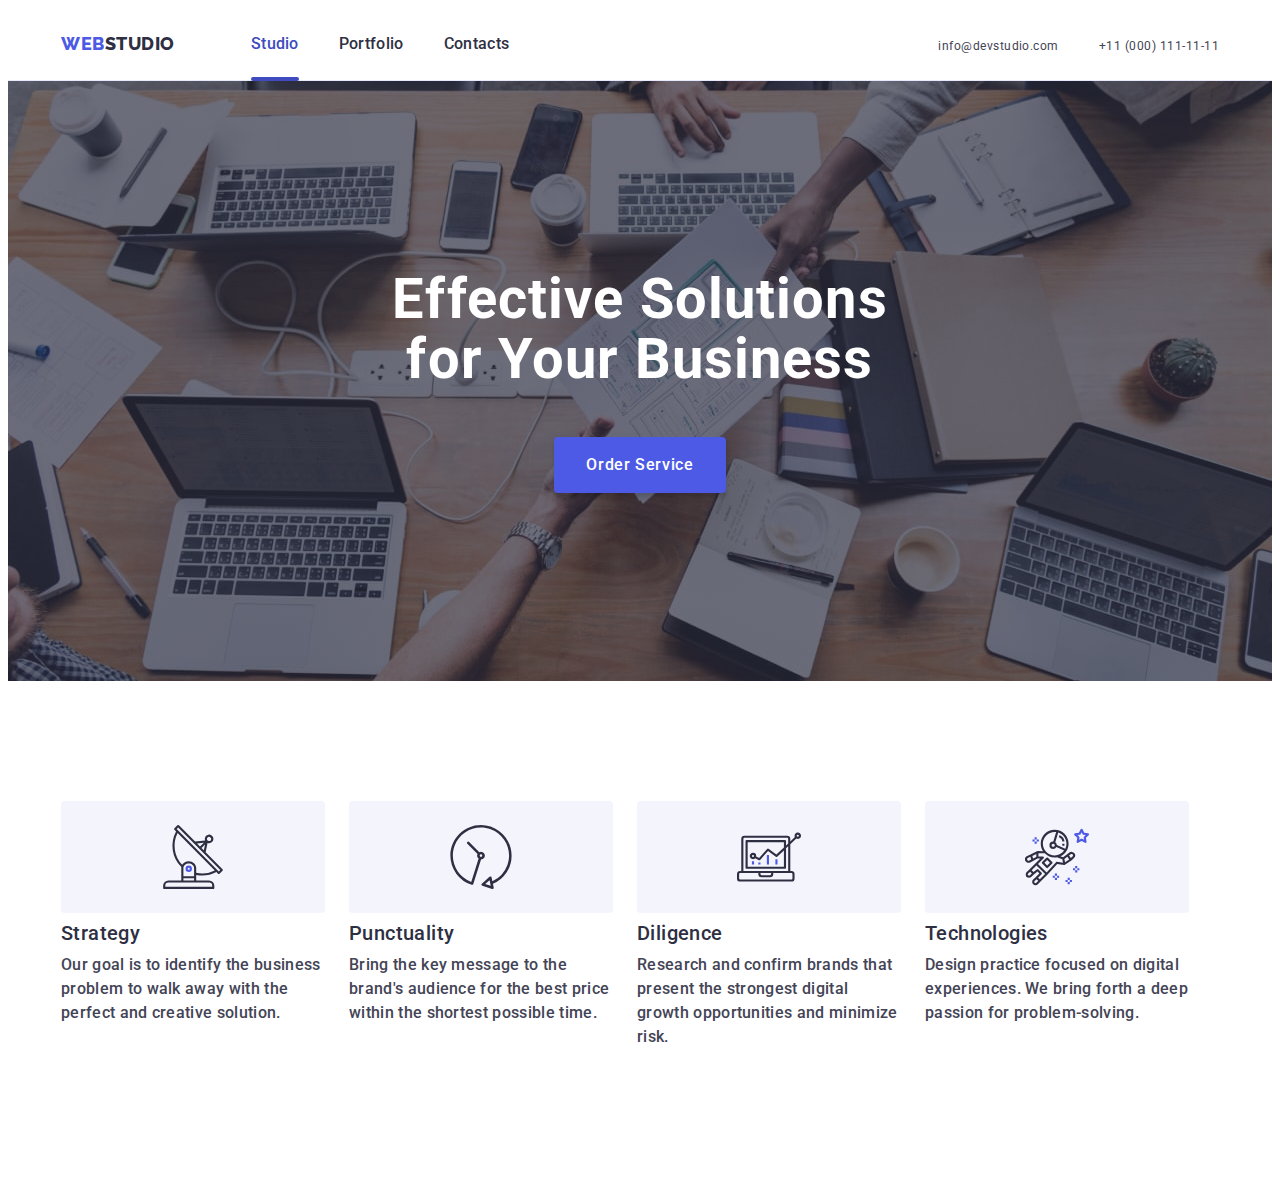
==== index.html @ f0f21461 "HW-7" ====
<!DOCTYPE html>
<html lang="en">  
<head> 
    <meta charset="UTF-8">
    <meta http-equiv="X-UA-Compatible" content="IE=edge">
    <meta name="viewport" content="width=device-width, initial-scale=1.0">
    <title>WebStudio</title>
    <link rel="stylesheet" href="https://cdnjs.cloudflare.com/ajax/libs/modern-normalize/1.1.0/modern-normalize.min.css" integrity="sha512-wpPYUAdjBVSE4KJnH1VR1HeZfpl1ub8YT/NKx4PuQ5NmX2tKuGu6U/JRp5y+Y8XG2tV+wKQpNHVUX03MfMFn9Q==" crossorigin="anonymous" referrerpolicy="no-referrer" />
    <link rel="stylesheet" href="./css/styles.css">
    <link rel="stylesheet" href="./css/mobile.css">
    <link rel="stylesheet" href="./css/tablet.css">
    <link rel="stylesheet" href="./css/desctop.css">
    <link rel="preconnect" href="https://fonts.googleapis.com">
<link rel="preconnect" href="https://fonts.gstatic.com" crossorigin>
<link href="https://fonts.googleapis.com/css2?family=Raleway:wght@800&family=Roboto:wght@400;500;700;900&display=swap" rel="stylesheet">
</head>
<body>
<!--Header-->
<header class="header"> 
    <div class="container page-header-container">
    <nav class="header-navigation">
            <a href="./index.html" class="logo logo-color-grey link"><span class="logo logo-color-blue link">Web</span>Studio</a>
        <ul class="header-list list">
            <li class="header-item"><a href="index.html" class="header-link link current">Studio</a></li>
            <li class="header-item"><a href="portfolio.html" class="header-link link">Portfolio</a></li>
            <li class="header-item"><a href="#" class="header-link link">Contacts</a></li>
        </ul>
    </nav>
    <address class="header-address">
        <ul class="header-list-address list">
            <li><a href="mailto:info@devstudio.com" class="header-mail link">info@devstudio.com</a></li>
            <li><a href="tel:+110001111111" class="header-tel link">+11 (000) 111-11-11</a></li>
        </ul>
    </address>
    <button type="button" class="mobile-open-burger" js-open-menu>
        <svg class="mobile-open-burger-icon" width="32" height="22">
            <use href="./images/sprite.svg#open-burger"></use>
        </svg>
    </button>
    <div class="mobile-menu" js-menu-container>
        <div class="container mobile-menu-container">
        <button class="mobile-close-burger" js-close-menu>
            <svg class="mobile-close-burger-icon" width="8" height="8">
                <use href="./images/sprite.svg#close-modal"></use>
            </svg>
        </button>
        <ul class="mobile-menu-list list">
            <li class="mobile-menu-item">
                <a href="index.html" class="mobile-menu-link link">Studio</a>
            </li>
            <li class="mobile-menu-item">
                <a href="portfolio.html" class="mobile-menu-link link">Portfolio</a>
            </li>
            <li class="mobile-menu-item">
                <a href="" class="mobile-menu-link link">Contacts</a>
            </li>
        </ul>
        <ul class="mobile-menu-contact list">
            <li class="mobile-menu-contact-item">
                <a href="tel:+110001111111" class="mobile-menu-contact-tel link">+11 (000) 111-11-11</a>
            </li>
            <li class="mobile-menu-contact-item">
                <a href="mailto:info@devstudio.com" class="mobile-menu-contact-mail link">info@devstudio.com</a>
            </li>
        </ul>
        <ul class="mobile-menu-media list">
            <li class="mobile-menu-media-item">
                <a href="" class="mobile-menu-media-link">
                    <svg сlass="mobile-menu-media-svg" width="24" height="24">
                        <use href="./images/sprite.svg#instagram"></use>
                    </svg>
                </a>
            </li>
            <li class="mobile-menu-media-item">
                <a href="" class="mobile-menu-media-link">
                    <svg сlass="mobile-menu-media-svg" width="24" height="24">
                        <use href="./images/sprite.svg#twitter"></use>
                    </svg>
                </a>
            </li>
            <li class="mobile-menu-media-item">
                <a href="" class="mobile-menu-media-link">
                    <svg сlass="mobile-menu-media-svg" width="24" height="24">
                        <use href="./images/sprite.svg#facebook"></use>
                    </svg>
                </a>
            </li>
            <li class="mobile-menu-media-item">
                <a href="" class="mobile-menu-media-link">
                    <svg сlass="mobile-menu-media-svg" width="24" height="24">
                        <use href="./images/sprite.svg#linkedin"></use>
                    </svg>
                </a>
            </li>
        </ul>
    </div>
    </div>
    </div>
</header>
<!--/Header-->
    <main>
        <!--Hero Section-->
        <section class="hero"> 
            <div class="container">
            <h1 class="hero-title">Effective Solutions for Your Business</h1>
            <button type="button" class="hero-btn" data-modal-open>Order Service</button>
                <div class="backdrop is-hidden" data-modal >
                    <div class="modal">
                        <button type="button" class="modal-close-btn" data-modal-close>
                            <svg class="modal-close-btn-icon" width="8" height="8">
                                <use href="./images/sprite.svg#close-modal"></use>
                            </svg>
                        </button>
                        <form class="modal-form">
                            <p class="form-subtitle">Leave your contacts and we will call you back</p>
                            <label class="modal-form-field">
                                <span class="modal-form-input-desc">Name</span>
                                <span class="modal-form-position-relative">
                                <input 
                                type="text" 
                                name="user-name" 
                                class="modal-form-input" 
                                required 
                                pattern="^[a-zA-Zа-яА-Я]+"
                                minlength="2"
                                title="Ivan">
                                <svg class="modal-icon">
                                    <use href="./images/sprite.svg#name"></use>
                                </svg>
                            </span>
                            </label>
                            <label class="modal-form-field">
                                <span class="modal-form-input-desc">Phone</span>
                                <span class="modal-form-position-relative">
                                <input 
                                type="tel" 
                                name="user-tel" 
                                class="modal-form-input" 
                                required
                                pattern="[0-9]{3}-[0-9]{3}-[0-9]{2}-[0-9]{2}"
                                title="xxx-xxx-xx-xx">
                                <svg class="modal-icon">
                                    <use href="./images/sprite.svg#phone"></use>
                                </svg>
                            </span>
                            </label>
                            <label class="modal-form-field">
                                <span class="modal-form-input-desc">Email</span>
                                <span class="modal-form-position-relative">
                                <input 
                                type="Email" 
                                name="user-mail" 
                                class="modal-form-input" 
                                required
                                title="ivan33@mail.com">
                                <svg class="modal-icon">
                                    <use href="./images/sprite.svg#mail"></use>
                                </svg>
                            </span>
                            </label>
                            <label class="">
                                <span class="modal-form-input-desc">Comment</span>
                                <textarea placeholder="Text input" name="user_massage" class="modal-form-message"></textarea>
                            </label>
                                <input id="user-polici" type="checkbox" name="user-polici" class="modal-form-check visually-hidden">    
                                <label for="user-polici" class="modal-form-check-desk"><span class="checkbox-accpect-margin">I accept the terms and conditions of the&nbsp;</span><a href="" class="privacy-policy">Privacy Policy</a></label>
                                <button type="submit" class="modal-form-submit">Send</button>
                        </form>
                    </div>
                </div>
            </div> 
        </section>
        <!--Hero Section-->

        <!--About Section-->
        <section class="about section">
            <div class="container">
            <h2 class="visually-hidden">Advantages</h2>
        <ul class="about-list list">
            <li class="about-item">
                <h3 class="about-item-title">Strategy</h3>
                <p class="about-item-list">Our goal is to identify the business problem to walk away with the perfect and creative solution.</p>
            </li>
            <li class="about-item">
                <h3 class="about-item-title">Punctuality</h3>
                <p class="about-item-list">Bring the key message to the brand's audience for the best price within the shortest possible time.</p>
            </li>
            <li class="about-item">
                <h3 class="about-item-title">Diligence</h3>
                <p class="about-item-list">Research and confirm brands that present the strongest digital growth opportunities and minimize risk.</p>
            </li>
            <li class="about-item">
                <h3 class="about-item-title">Technologies</h3>
                <p class="about-item-list">Design practice focused on digital experiences. We bring forth a deep passion for problem-solving.</p>
            </li> 
        </ul>
            </div>
        </section>
        <!--/About Section-->

        <!-- Section Services -->
        <section class="services">
            <div class="container">
            <h2 class="services-feature-title">What are we doing</h2>
            <ul class="services-item list">
                <li class="services-portfolio-item-img"><img src="./images/what-are-we-doing_1.jpg" alt="on the computer" width="360" height="300"></li>
                <li class="services-portfolio-item-img"><img src="./images/what-are-we-doing_2.jpg" alt="different topics" width="360" height="300"></li>
                <li class="services-portfolio-item-img"><img src="./images/what-are-we-doing_3.jpg" alt="different possibilities" width="360" height="300"></li>
            </ul>
            </div>
        </section>
        <!--/Section Services-->

        <!--Section Feature-->
        <!-- <section class="feature section">
            <div class="container">
            <h2 class="services-feature-title">Our Team</h2>
            <ul class="feature-list list">
                <li class="feature-item">
                <img 
                src="./images/avatar-1.jpg" 
                alt="Mark Guerrero"
                width="264" height="260">
                <div class="feature-card-content-item">
                <h3 class="feature-title-2">Mark Guerrero</h3>
                <p class="feture-subtitle">Product Designer</p>
                <ul class="social-list list">
                    <li class="social-list-item">
                        <a href="" class="social-list-link">
                            <svg class="social-list-icon" width="16" height="16">
                                <use href="./images/sprite.svg#instagram"></use>
                            </svg>
                        </a>
                    </li>
                    <li class="social-list-item">
                        <a href="" class="social-list-link">
                            <svg class="social-list-icon" width="16" height="16">
                                <use href="./images/sprite.svg#twitter"></use>
                            </svg>
                        </a>
                    </li>
                    <li class="social-list-item">
                        <a href="" class="social-list-link">
                            <svg class="social-list-icon" width="16" height="16">
                                <use href="./images/sprite.svg#facebook"></use>
                            </svg>
                        </a>
                    </li>
                    <li class="social-list-item">
                        <a href="" class="social-list-link">
                            <svg class="social-list-icon" width="16" height="16">
                                <use href="./images/sprite.svg#linkedin"></use>
                            </svg>
                        </a>
                    </li>
                </ul>
                </div>
                </li>

                <li class="feature-item">
                <img 
                src="./images/avatar-2.jpg" 
                alt="Tom Ford"
                width="264" height="260">
                <div class="feature-card-content-item">
                <h3 class="feature-title-2">Tom Ford</h3>
                <p class="feture-subtitle">Frontend Developer</p>
                <ul class="social-list list">
                    <li class="social-list-item">
                        <a href="" class="social-list-link">
                            <svg class="social-list-icon" width="16" height="16">
                                <use href="./images/sprite.svg#instagram"></use>
                            </svg>
                        </a>
                    </li>
                    <li class="social-list-item">
                        <a href="" class="social-list-link">
                            <svg class="social-list-icon" width="16" height="16">
                                <use href="./images/sprite.svg#twitter"></use>
                            </svg>
                        </a>
                    </li>
                    <li class="social-list-item">
                        <a href="" class="social-list-link">
                            <svg class="social-list-icon" width="16" height="16">
                                <use href="./images/sprite.svg#facebook"></use>
                            </svg>
                        </a>
                    </li>
                    <li class="social-list-item">
                        <a href="" class="social-list-link">
                            <svg class="social-list-icon" width="16" height="16">
                                <use href="./images/sprite.svg#linkedin"></use>
                            </svg>
                        </a>
                    </li>
                </ul>
                </div>
                </li>

                <li class="feature-item">
                <img 
                src="./images/avatar-3.jpg" 
                alt="Camila Garcia"
                width="264" height="260">
                <div class="feature-card-content-item">
                <h3 class="feature-title-2">Camila Garcia</h3>
                <p class="feture-subtitle">Marketing</p>
                <ul class="social-list list">
                    <li class="social-list-item">
                        <a href="" class="social-list-link">
                            <svg class="social-list-icon" width="16" height="16">
                                <use href="./images/sprite.svg#instagram"></use>
                            </svg>
                        </a>
                    </li>
                    <li class="social-list-item">
                        <a href="" class="social-list-link">
                            <svg class="social-list-icon" width="16" height="16">
                                <use href="./images/sprite.svg#twitter"></use>
                            </svg>
                        </a>
                    </li>
                    <li class="social-list-item">
                        <a href="" class="social-list-link">
                            <svg class="social-list-icon" width="16" height="16">
                                <use href="./images/sprite.svg#facebook"></use>
                            </svg>
                        </a>
                    </li>
                    <li class="social-list-item">
                        <a href="" class="social-list-link">
                            <svg class="social-list-icon" width="16" height="16">
                                <use href="./images/sprite.svg#linkedin"></use>
                            </svg>
                        </a>
                    </li>
                </ul>
                </div>
                </li>

                <li class="feature-item">
                <img 
                src="./images/avatar-4.jpg" 
                alt="Daniel Wilson"
                width="264" height="260">
                <div class="feature-card-content-item">
                <h3 class="feature-title-2">Daniel Wilson</h3>
                <p class="feture-subtitle">UI Designer</p>
                <ul class="social-list list">
                    <li class="social-list-item">
                        <a href="" class="social-list-link">
                            <svg class="social-list-icon" width="16" height="16">
                                <use href="./images/sprite.svg#instagram"></use>
                            </svg>
                        </a>
                    </li>
                    <li class="social-list-item">
                        <a href="" class="social-list-link">
                            <svg class="social-list-icon" width="16" height="16">
                                <use href="./images/sprite.svg#twitter"></use>
                            </svg>
                        </a>
                    </li>
                    <li class="social-list-item">
                        <a href="" class="social-list-link">
                            <svg class="social-list-icon" width="16" height="16">
                                <use href="./images/sprite.svg#facebook"></use>
                            </svg>
                        </a>
                    </li>
                    <li class="social-list-item">
                        <a href="" class="social-list-link">
                            <svg class="social-list-icon" width="16" height="16">
                                <use href="./images/sprite.svg#linkedin"></use>
                            </svg>
                        </a>
                    </li>
                </ul>
                </div>
                </li>
            </ul>
        </div>
        </section> -->
        <!--/Section Feature-->

        <!--Section Customers-->
        <!-- <section class="customers">
            <div class="container">
            <h2 class="customers-title">Customers</h2>
            <ul class="client-list list">
                <li class="client-list-item">
                    <a href="" class="client-list-link">
                        <svg class="client-list-icon" width="40" height="52">
                            <use href="./images/sprite.svg#client-1"></use>
                        </svg>
                    </a>
                </li>
                <li class="client-list-item">
                    <a href="" class="client-list-link">
                        <svg class="client-list-icon" width="40" height="52">
                            <use href="./images/sprite.svg#client-2"></use>
                        </svg>
                    </a>
                </li>
                <li class="client-list-item">
                    <a href="" class="client-list-link">
                        <svg class="client-list-icon" width="44" height="41">
                            <use href="./images/sprite.svg#client-3"></use>
                        </svg>
                    </a>
                </li>
                <li class="client-list-item">
                    <a href="" class="client-list-link">
                        <svg class="client-list-icon" width="84" height="41">
                            <use href="./images/sprite.svg#client-4"></use>
                        </svg>
                    </a>
                </li>
                <li class="client-list-item">
                    <a href="" class="client-list-link">
                        <svg class="client-list-icon" width="63" height="45">
                            <use href="./images/sprite.svg#client-5"></use>
                        </svg>
                    </a>
                </li>
                <li class="client-list-item">
                    <a href="" class="client-list-link">
                        <svg class="client-list-icon" width="94" height="44">
                            <use href="./images/sprite.svg#client-6"></use>
                        </svg>
                    </a>
                </li>
            </ul>
        </div>
        </section> -->
        <!--/Section Customers-->
    </main>
    <!--Footer-->
    <!-- <footer class="footer">
        <div class="container page-footer-container">
        <div class="footer-block">
        <a href="./index.html" class="logo-footer logo-color-white link"><span class="logo logo-color-blue link">Web</span>Studio</a>
        <p class="footer-item">Increase the flow of customers and sales for your business with digital marketing & growth solutions.</p>
        </div>
            <div class="footer-media-sbscribe">
            <div class="footer-icon">
                <p class="footer-icon-title">Social media</p>
                <ul class="footer-list list">
                    <li class="footer-list-item">
                        <a href="" class="footer-list-link">
                            <svg class="footer-list-icon" width="24" height="24">
                                <use href="./images/sprite.svg#instagram"></use>
                            </svg>
                        </a>
                    </li>
                    <li class="footer-list-item">
                        <a href="" class="footer-list-link">
                            <svg class="footer-list-icon" width="24" height="24">
                                <use href="./images/sprite.svg#twitter"></use>
                            </svg>
                        </a>
                    </li>
                    <li class="footer-list-item">
                        <a href="" class="footer-list-link">
                            <svg class="footer-list-icon" width="24" height="24">
                                <use href="./images/sprite.svg#facebook"></use>
                            </svg>
                        </a>
                    </li>
                    <li class="footer-list-item">
                        <a href="" class="footer-list-link">
                            <svg width="24" height="24">
                                <use href="./images/sprite.svg#linkedin"></use>
                            </svg>
                        </a>
                    </li>
                </ul>
            </div>
            <form class="footer-subscribe-form">
                <p class="footer-form-subtitle">Subscribe</p>
                <span class="footer-subscribe-inline">
                    <input 
                    type="Email" 
                    name="user-mail" 
                    class="footer-subscribe-form-input" 
                    required
                    title="ivan33@mail.com"
                    placeholder="E-mail">
                    <button type="submit" class="footer-subscribe-btn">Subscribe
                        <svg class="footer-subscribe-svg" width="24" height="20">
                            <use href="./images/sprite.svg#subscribe"></use>
                        </svg>
                    </button>
                </span>
            </form>
    </div>
</div>
    </footer> -->
    <!--/Footer-->

    <script src="./js/mobile-menu.js"></script>
    <!-- <script src="./js/modal.js"></script> -->
</body>
</html>
---- css/styles.css ----
:root { 
    --main-title-color: #FFFFFF;
    --input-text-color: #000000;
    --secondary-title-color: #2E2F42;
    --accent-color: #434455;
    --button-color-portfolio:#4D5AE5; 
    --hover-color:#404BBF;
    --footer-item-background:#E7E9FC; 
    --footer-item-color:#F4F4FD;
    --client-list: #8E8F99; 
    --modal-color: #FCFCFC;
    --modal-form-check: #757575;
    --subscribe-form-input-filter: drop-shadow(0px 4px 4px rgba(0, 0, 0, 0.15));
    --footer-subscribe-input: rgba(255, 255, 255, 0.3);
    --footer-subscribe-color: rgba(255, 255, 255, 0.6);
    --modal-form-massage-rgba: rgba(117, 117, 117, 0.5);
    --modal-form-rgba: rgba(33, 33, 33, 0.2);
    --footer-list-link: rgba(49, 208, 170, 1);
    --footer-list: rgba(255, 255, 255, 0.1);
    --card-shadow: 0px 1px 6px rgba(46, 47, 66, 0.08), 0px 1px 1px rgba(46, 47, 66, 0.16), 0px 2px 1px rgba(46, 47, 66, 0.08);
    --btn-shadow: 0px 4px 4px rgba(0, 0, 0, 0.15);
    --portfolio-card: 0px 4px 4px rgba(0, 0, 0, 0.25);
    --backdrop-background: rgba(46, 47, 66, 0.4);
    --border-modal: rgba(0, 0, 0, 0.1);
    --card-set-gap: 24px;
    --padding-hero-btn-portfolio-card: 16px;
    --margin-footer-item: 16px;
    --padding-header-btn-portfolio: 24px;
    --padding-hero-btn-feature-portfolio-card: 32px;
    --margine-about-feature-footer-portfolio-title: 8px;
    --margine-services-feature-title-portfolio-btn-list: 72px;
    --btn-radius: 4px;
    --section-pading: 120px;
    --border-radius: 50%;
    --transition-duration: 250ms;
    --trsition-function: cubic-bezier(0.4, 0, 0.2, 1);
} 
h1, 
h2,
h3,
h4,
h5,
h6,
p {
    margin: 0;
}
ul {
    margin: 0;
    padding-left: 0;
}
img {
    display: block;
}
button {
    cursor: pointer;
}
body {
    font-family: 'Roboto', sans-serif;
    color: var(--accent-color);
}
/* .container {
    width: 1158px;
    margin: 0 auto;
    padding: 0 15px;
} */
.container {
    padding: 0 15px;
    margin: 0 auto;
}
.list {
    list-style-type: none;
}
.link {
    text-decoration: none;
}
.visually-hidden {
    position: absolute;
    width: 1px;
    height: 1px;
    margin: -1px;
    border: 0;
    padding: 0;
    
    white-space: nowrap;
    clip-path: inset(100%);
    clip: rect(0 0 0 0);
    overflow: hidden;
}

/*-----------------Header--------------------*/

.header {
    margin: 0 auto;
    border-bottom: 1px solid var(--footer-item-background);
}
.page-header-container {
    display: flex;
    align-items: center;
}
.logo:not(span) {
    display: flex;
    align-items: center;
    font-family: 'Raleway';
    font-weight: 800;
    font-size: 18px;
    line-height: 1.3;
    letter-spacing: 0.03em;
    text-transform: uppercase;
}
.logo-footer:not(span) {
    font-family: 'Raleway';
    font-weight: 800;
    font-size: 18px;
    line-height: 1.3;
    letter-spacing: 0.03em;
    text-transform: uppercase;
}

.logo-color-grey {
    color: var(--secondary-title-color);
}
.logo-color-blue {
    color: var(--button-color-portfolio);
}
.logo-color-white {
    color: var(--footer-item-color);
}
.header-list {
    display: flex;  
    gap: 40px;
}
.header-link {
    font-weight: 500;
    font-size: 16px; 
    line-height: 1.5;
    letter-spacing: 0.02em;
    color: var(--secondary-title-color);
    transition: color var(--transition-duration) var(--trsition-function);  
}
.header-link:hover,:focus {
    color: var(--hover-color);
    background: none;
    box-shadow: none;
}
.header-item {
    position: relative;
    padding: var(--padding-header-btn-portfolio) 0;
}
.current { 
    color: var(--hover-color);
}
.current::after {
    content: '';
    position: absolute;
    bottom: 0;
    left: 0;
    width: 100%;
    height: 4px;
    display: block;
    background-color: var(--hover-color);
    border-radius: 2px;
    bottom: -1px;
}
.header-address {
}
.header-list-address {

}
.header-mail {
    font-style: normal;
    font-size: 16px;
    line-height: 1.5;
    letter-spacing: 0.02em;
    color: var(--accent-color);
    transition: color var(--transition-duration) var(--trsition-function);
}
.header-mail:hover,:focus {
    color: var(--hover-color);
    background: none;
    box-shadow: none;
}
.header-tel {
    font-style: normal;
    font-size: 16px;
    line-height: 1.5;
    letter-spacing: 0.02em;
    color: var(--accent-color);
    transition: color var(--transition-duration) var(--trsition-function);
}
.header-tel:hover,:focus {
    color: var(--hover-color);
    background: none;
    box-shadow: none;
}

/*-----------------Header--------------------*/

/*-----------------Hero--------------------*/

.hero {
    text-align: center;
    background-size: cover;
    background-color: var(--secondary-title-color);
    background-image: linear-gradient(rgba(46, 47, 66, 0.7), rgba(46, 47, 66, 0.7)),
    url(../images/people-office.jpg); 
    background-position: center center;
    background-repeat: no-repeat;
}

.hero-btn {
    padding: var(--padding-hero-btn-portfolio-card) var(--padding-hero-btn-feature-portfolio-card);
    border-radius: var(--btn-radius);
    border: none;
    box-shadow: var(--btn-shadow);
    font-family: inherit;
    font-weight: 500;
    font-size: 16px;
    line-height: 1.5;
    letter-spacing: 0.04em;
    color: var(--main-title-color);
    background: var(--button-color-portfolio);
    transition: background-color var(--transition-duration) var(--trsition-function);
}
.hero-btn:hover,:focus {
    background-color: var(--hover-color);
}

/*-----------------About--------------------*/

.about-list {
    
}
.about-item-title {
    letter-spacing: 0.02em;
    color: var(--secondary-title-color);
}
.about-item-list {
    font-size: 16px;
    letter-spacing: 0.02em;
    color: var(--accent-color);
}

/*-----------------Srevices--------------------*/

.services {
    padding-bottom: var(--section-pading);
}
.services-feature-title {
    font-size: 36px;
    line-height: 1.1;
    text-align: center;
    letter-spacing: 0.02em;
    color: var(--secondary-title-color);
    margin-bottom: var(--margine-services-feature-title-portfolio-btn-list);
}
.services-item {
    display: flex;
    gap: var(--card-set-gap);
    
}
.services-portfolio-item-img {
    flex-basis: calc((100% - 48px) / 3);
}

/*-----------------Srevices--------------------*/

/*-----------------About--------------------*/


/* .header {
    max-width: 1440px;
    margin: 0 auto;
    border-bottom: 1px solid var(--footer-item-background);
}
.page-header-container {
    display: flex;
    align-items: center;
    justify-content: space-between;
}
.header-navigation {
    display: flex;
    gap: 76px;
}
.logo:not(span) {
    display: flex;
    align-items: center;
    font-family: 'Raleway';
    font-weight: 800;
    font-size: 18px;
    line-height: 1.3;
    letter-spacing: 0.03em;
    text-transform: uppercase;
}
.logo-footer:not(span) {
    font-family: 'Raleway';
    font-weight: 800;
    font-size: 18px;
    line-height: 1.3;
    letter-spacing: 0.03em;
    text-transform: uppercase;
}
.logo-color-grey {
    color: var(--secondary-title-color);
}
.logo-color-blue {
    color: var(--button-color-portfolio);
}
.logo-color-white {
    color: var(--footer-item-color);
}
.header-list {
    display: flex;  
    gap: 40px;
}
.header-link {
    font-weight: 500;
    font-size: 16px; 
    line-height: 1.5;
    letter-spacing: 0.02em;
    color: var(--secondary-title-color);
    transition: color var(--transition-duration) var(--trsition-function);
    
}
.header-link:hover,:focus {
    color: var(--hover-color);
    background: none;
    box-shadow: none;
}
.header-item {
    position: relative;
    padding: var(--padding-header-btn-portfolio) 0;
}
.current { 
    color: var(--hover-color);
}
.current::after {
    content: '';
    position: absolute;
    bottom: 0;
    left: 0;
    width: 100%;
    height: 4px;
    display: block;
    background-color: var(--hover-color);
    border-radius: 2px;
    bottom: -1px;
}
.header-address {
    font-style: normal;
}
.header-mail {
    font-size: 16px;
    line-height: 1.5;
    letter-spacing: 0.02em;
    color: var(--accent-color);
    transition: color var(--transition-duration) var(--trsition-function);
}
.header-mail:hover,:focus {
    color: var(--hover-color);
    background: none;
    box-shadow: none;
}
.header-tel {
    font-size: 16px;
    line-height: 1.5;
    letter-spacing: 0.02em;
    color: var(--accent-color);
    transition: color var(--transition-duration) var(--trsition-function);
}
.header-tel:hover,:focus {
    color: var(--hover-color);
    background: none;
    box-shadow: none;
} */

/*-----------------Hero--------------------*/

/* .hero {
    max-width: 1440px;
    margin: 0 auto;
    padding: 188px 0;
    text-align: center;
    background-size: cover;
    background-color: var(--secondary-title-color);
    background-image: linear-gradient(rgba(46, 47, 66, 0.7), rgba(46, 47, 66, 0.7)),
    url(../images/people-office.jpg); 
    background-position: center center;
    background-repeat: no-repeat;
}
.hero-title {
    font-size: 56px;
    line-height: 1.07;
    letter-spacing: 0.02em;
    color: var(--main-title-color);
    width: 496px;
    margin: 0 auto 48px;
}
.hero-btn {
    padding: var(--padding-hero-btn-portfolio-card) var(--padding-hero-btn-feature-portfolio-card);
    border-radius: var(--btn-radius);
    border: none;
    box-shadow: var(--btn-shadow);
    font-family: inherit;
    font-weight: 500;
    font-size: 16px;
    line-height: 1.5;
    letter-spacing: 0.04em;
    color: var(--main-title-color);
    background: var(--button-color-portfolio);
    transition: background-color var(--transition-duration) var(--trsition-function);
}
.hero-btn:hover,:focus {
    background-color: var(--hover-color);
} */
/*-----------------About--------------------*/

/* .about-list {
    display: flex;
    gap: var(--card-set-gap);
}
.about-item::before {
    content: '';
    display: block;
    width: 264px;
    height: 112px;
    background-repeat: no-repeat;
    background-position: center center;
    background-color: var(--footer-item-color);
    border-radius: var(--btn-radius);
}
.about-item:nth-child(1)::before {
    background-image: url('../images/antenna.svg');
}
.about-item:nth-child(2)::before {
    background-image: url('../images/vector.svg');
}
.about-item:nth-child(3)::before {
    background-image: url('../images/diagram.svg');
}
.about-item:nth-child(4)::before {
    background-image: url('../images/astronaut.svg');
}
.about-item-title {
    font-weight: 500;
    font-size: 20px;
    line-height: 1.2;
    letter-spacing: 0.02em;
    color: var(--secondary-title-color);
    margin: var(--margine-about-feature-footer-portfolio-title) 0;
}
.about-item-list {
    font-size: 16px;
    line-height: 1.5;
    letter-spacing: 0.02em;
    color: var(--accent-color);
} */
/*-----------------Srevices--------------------*/

/* .services {
    padding-bottom: var(--section-pading);
}
.services-feature-title {
    font-size: 36px;
    line-height: 1.1;
    text-align: center;
    letter-spacing: 0.02em;
    text-transform: capitalize; 
    color: var(--secondary-title-color);
    margin-bottom: var(--margine-services-feature-title-portfolio-btn-list);
}
.services-item {
    display: flex;
    gap: var(--card-set-gap);
    
}
.services-portfolio-item-img {
    flex-basis: calc((100% - 48px) / 3);
} */
/*-----------------Feature--------------------*/

.feature {
    max-width: 1440px;
    margin: 0 auto;
    background: var(--footer-item-color);
    
}
.feature-list {
    display: flex;
    gap: var(--card-set-gap);
}
.feature-item {
    flex-basis: calc((100% - 72px) / 4);
}
.feature-title-2 {
    font-size: 20px;
    line-height: 1.2;
    text-align: center;
    letter-spacing: 0.02em;
    color: var(--secondary-title-color);
    margin-bottom: var(--margine-about-feature-footer-portfolio-title);    
}
.feture-subtitle {
    font-size: 16px;
    line-height: 1.5;
    text-align: center;
    letter-spacing: 0.02em;
    color: var(--accent-color);
    margin-bottom: var(--margine-about-feature-footer-portfolio-title);  
}
.feature-card-content-item {
    border-radius: 0px 0px var(--btn-radius) var(--btn-radius);
    box-shadow: var(--card-shadow);
    padding: var(--padding-hero-btn-feature-portfolio-card) 0;
    background: var(--main-title-color);
    border: none;
}
.social-list {
    display: flex;
    padding: 0 var(--padding-hero-btn-portfolio-card);
    gap: var(--card-set-gap);
}
.social-list-link {
    display: flex;
    justify-content: center;
    align-items: center;
    width: 40px;
    height: 40px;
    border-radius: var(--border-radius);
    background-color: var(--button-color-portfolio);
    transition: background-color var(--transition-duration) var(--trsition-function);
}
.social-list-link:hover,:focus {
    background-color: var(--hover-color);
}
.social-list-icon {
    fill: var(--footer-item-color);
}

/*-----------------Section Customers-------------------*/

.customers {
    padding: 130px 0 var(--section-pading) 0;
}
.customers-title {
    font-weight: 700;
    font-size: 36px;
    line-height: 40px;
    text-align: center;
    letter-spacing: 0.02em;
    color: var(--secondary-title-color);
    margin-bottom: var(--margine-services-feature-title-portfolio-btn-list);
}
.client-list {
    display: flex;
    flex-wrap: wrap;
    gap: var(--card-set-gap);
}
.client-list-item {
   list-style: none;
}
.client-list-link {
    display: flex;
    justify-content: center;
    align-items: center;
    border: 1px solid var(--client-list);
    border-radius: var(--btn-radius);
    width: 168px;
    height: 88px;
    color: var(--client-list);
    transition: border-color var(--transition-duration) var(--trsition-function), color var(--transition-duration) var(--trsition-function);
}   
.client-list-link:hover,:focus {
    border-color: var(--hover-color);
    color: var(--hover-color);
}
.client-list-icon {
    
}
/*-----------------Footer--------------------*/

.footer {
    max-width: 1440px;
    margin: 0 auto;
    background: var(--secondary-title-color);
    padding: 100px 0;
}
.page-footer-container {
    display: flex;
    justify-content: space-between;
}
.footer-block {
    width: 264px;
}
.footer-item {
    font-size: 16px;
    line-height: 1.5;
    letter-spacing: 0.02em;
    color: var(--footer-item-background);
    margin-top: var(--margin-footer-item);
}
.footer-media-sbscribe {
    display: flex;
    gap: 80px;
}
.footer-icon-title {
    font-size: 16px;
    line-height: 24px;
    letter-spacing: 0.02em;
    color: var(--main-title-color);
    margin-bottom: var(--margin-footer-item);
}
.footer-list {
    display: flex;
    gap: 16px;
}
.footer-list-link {
    display: flex;
    justify-content: center;
    align-items: center;
    border-radius: var(--border-radius);
    background: var(--footer-list);
    width: 40px;
    height: 40px;
    fill: var(--footer-item-color);
    transition: background-color var(--transition-duration) var(--trsition-function);
}
.footer-list-link:hover,:focus {
    background-color: var(--footer-list-link);
}
.footer-subscribe-inline {
    display: flex;
    gap: 24px;
}
.footer-form-subtitle {
    font-weight: 500;
    font-size: 16px;
    line-height: 24px;
    letter-spacing: 0.02em;
    color: var(--main-title-color);
    margin-bottom: 16px;
}
.footer-subscribe-form-input {
    border: 1px solid var(--footer-subscribe-input);
    border-radius: 4px;
    background: var(--secondary-title-color);
    padding: 8px 0 8px 16px;
    font-size: 12px;
    width: 264px;
    height: 40px;
    filter: var(--subscribe-form-input-filter);
    color: #FFFFFF;
}
.footer-subscribe-form-input:focus {
    background: var(--secondary-title-color);
    border: 1px solid var(--footer-subscribe-input);
    box-shadow: none;
    outline: none;
    filter: var(--subscribe-form-input-filter);
}
.footer-subscribe-form-input::placeholder {
    font-size: 12px;
    line-height: 24px;
    letter-spacing: 0.04em;
    color: var(--footer-subscribe-color);
}
.footer-subscribe-btn {
    display: flex;
    align-items: center;
    justify-content: center;
    padding: 8px 24px;
    border-radius: var(--btn-radius);
    border: none;
    font-weight: 500;
    font-size: 16px;
    line-height: 24px;
    letter-spacing: 0.04em;
    color: var(--main-title-color);
    background: var(--button-color-portfolio);
    transition: background-color var(--transition-duration) var(--trsition-function);
    gap: 16px;
}
.footer-subscribe-btn:hover,:focus {
    background-color: var(--hover-color);
}

/*-----------------Potfolio Section--------------------*/

.portfolio {
    padding: 96px 0 var(--section-pading);
}
.btn-list{
    margin-bottom: var(--margine-services-feature-title-portfolio-btn-list);
    display: flex;
    gap: var(--card-set-gap);
    flex-direction: row;
    justify-content: center;
    align-items: center;
    border-radius: var(--btn-radius);
}
.btn-portfolio {
    font-family: inherit;
    font-weight: 500;
    font-size: 16px;
    line-height: 1.5;
    letter-spacing: 0.04em;
    color: var(--button-color-portfolio);
    background: var(--footer-item-color);
    border: 1px solid var(--footer-item-background);
    padding: 12px var(--padding-header-btn-portfolio);
    border-radius: var(--btn-radius);
    transition: background-color var(--transition-duration) var(--trsition-function), color var(--transition-duration) var(--trsition-function);
}
.btn-portfolio:hover,:focus {
    background-color: var(--hover-color);
    color: var(--footer-item-color);
}
.portfolio-list {
    display: flex;
    flex-wrap: wrap;
    column-gap: var(--card-set-gap);
    row-gap: 48px
}

.portfolio-card {
    display: block;
    transition: box-shadow var(--transition-duration) var(--trsition-function);
}       
.portfolio-card:hover,:focus {
    box-shadow: var(--portfolio-card);
}
.portfolio-card-content-item {
    padding: var(--padding-hero-btn-feature-portfolio-card) 0 var(--padding-hero-btn-feature-portfolio-card) var(--padding-hero-btn-portfolio-card);
    background: var(--main-title-color);
    border: 1px solid var(--footer-item-background);
    border-top: none;
}
.portfolio-title {
    font-weight: 500;
    font-size: 20px;
    line-height: 1.2;
    letter-spacing: 0.02em;
    color: var(--secondary-title-color);
    margin-bottom: var(--margine-about-feature-footer-portfolio-title);
}
.portfolio-subtitle {
    font-size: 16px;
    line-height: 1.5;
    letter-spacing: 0.02em;
    color: var(--accent-color); 
}
.overlay {
    position: absolute;
    left: 0;
    top: 0;
    width: 100%;
    height: 100%;
    overflow: auto;
    transform: translate(0, 100%);
    transition: transform var(--transition-duration) var(--trsition-function);


    background-color: var(--button-color-portfolio);
    font-size: 16px;
    line-height: 24px;
    letter-spacing: 0.02em;
    color: var(--footer-item-color);
    padding: 40px 32px 164px;
}
.card-content-img-wrapper {
    position: relative;
    overflow: hidden;
}
.portfolio-card:hover .overlay, 
.portfolio-card:focus .overlay {
    transform: translate(0, 0);
}
/*-----------------Modal Window--------------------*/
.backdrop {
    position: fixed;
    z-index: 100;
    left: 0;
    top: 0;
    width: 100%;
    height: 100%;
    background-color: var(--backdrop-background);

    transition: opacity var(--transition-duration) var(--trsition-function),
                visibility var(--transition-duration) var(--trsition-function);
}
.backdrop.is-hidden {
    opacity: 0;
    visibility: hidden;
    pointer-events: none;
} 
.modal {
    position: absolute;
    top: 50%;
    left: 50%;
    transform: translate(-50%, -50%);
    width: 408px;
    height: auto;  
    background-color: var(--modal-color);
    padding: 72px 24px 24px;
    border-radius: 4px;
}
.modal-close-btn {
    position: absolute;
    top: 24px;
    right: 24px;
    display: flex;
    justify-content: center;
    align-items: center;
    width: 24px;
    height: 24px;
    border-radius: 50%;
    background-color: transparent;
    border: 1px solid var(--border-modal);
    padding: 0;
    transition: background-color var(--transition-duration) var(--trsition-function);
}
.modal-close-btn:hover,:focus {
    background-color: var(--hover-color);
}
.modal-close-btn-icon {
    transition: fill var(--transition-duration) var(--trsition-function);
}
.modal-close-btn:hover .modal-close-btn-icon,
.modal-close-btn:focus .modal-close-btn-icon {
    fill: var(--main-title-color);
}

/*-----------------Modal Form--------------------*/

.modal-form {
    display: flex;
    text-align: left;
    flex-direction: column;
}
.form-subtitle {
    font-weight: 500;
    font-size: 16px;
    line-height: 24px;
    text-align: center;
    letter-spacing: 0.02em;
    color: var(--secondary-title-color);
    margin-bottom: 16px;
}
.modal-form-field {
    margin-bottom: 8px;
}
.modal-form-input-desc {
    display: block;
    font-weight: 400;
    font-size: 12px;
    line-height: 16px;
    letter-spacing: 0.04em;
    color: var(--client-list);
    margin-bottom: 4px;
}
.modal-form-position-relative {
    position: relative;
    display: block;
}
.modal-form-input {
    width: 100%;
    height: 40px;
    border: 1px solid var(--modal-form-rgba);
    border-radius: 4px;
    padding-left: 42px;
    color: var(--input-text-color);
    outline: none;
    box-shadow: none;
    font-size: 18px;
    transition: border var(--transition-duration) var(--trsition-function);
}
.modal-form-input:focus {
    border: 1px solid var(--button-color-portfolio);
    background-color: var(--main-title-color);
}
.modal-icon {
    position: absolute;
    left: 16px;
    top: 50%;
    transform: translateY(-50%);
    color: var(--secondary-title-color);
    transition: fill var(--transition-duration) var(--trsition-function);
    width: 18px;
    height: 24px;
}
.modal-form-input:focus + .modal-icon {
    fill: var(--button-color-portfolio);
}
.modal-form-message {
    resize: none;
    width: 100%;
    height: 120px;
    padding: 8px 0 0 16px;
    border: 1px solid var(--modal-form-rgba);
    border-radius: 4px;
    color: var(--input-text-color);
    transition: border var(--transition-duration) var(--trsition-function);
    font-size: 14px;
    margin-bottom: 16px;
    box-shadow: none;
}
.modal-form-message:focus {
    border: 1px solid var(--button-color-portfolio);
    background-color: var(--main-title-color);
    outline: none;
}
.modal-form-message::placeholder {
    font-weight: 400;
    font-size: 12px;
    line-height: 16px;
    letter-spacing: 0.04em;
    color: var(--modal-form-massage-rgba);
}
.modal-form-check-desk {
    display: flex;
    align-items: center;
    font-weight: 400;
    font-size: 12px;
    line-height: 16px;
    letter-spacing: 0.04em;
    color: var(--modal-form-check);
    margin-bottom: 24px;    
}
.modal-form-check-desk::before {
    content: '';
    display: block;
    width: 16px;
    height: 16px;
    border: 1.25px solid var(--secondary-title-color);
    border-radius: 2px;
}
.modal-form-check:checked + .modal-form-check-desk::before {
    background: var(--hover-color);
    border: 1.25px solid var(--hover-color);
    background-image: url(../images/mark.svg);
    background-repeat: no-repeat;
    background-position: center center;
}
.modal-form-check:focus + .modal-form-check-desk::before {
    border: 1.25px solid var(--hover-color);
}
.checkbox-accpect-margin {
    margin-left: 8px;
}
.privacy-policy {
    color: var(--button-color-portfolio);
}
.modal-form-submit {
    align-self: center;
    width: 169px;
    height: 56px;
    padding: var(--padding-hero-btn-portfolio-card) var(--padding-hero-btn-feature-portfolio-card);
    border-radius: var(--btn-radius);
    border: none;
    box-shadow: var(--btn-shadow);
    font-family: Roboto;
    font-weight: 500;
    font-size: 16px;
    line-height: 24px;
    letter-spacing: 0.04em;
    color: var(--main-title-color);
    background: var(--button-color-portfolio);
    transition: background-color var(--transition-duration) var(--trsition-function);
}
.modal-form-submit:hover,:focus {
    background-color: var(--hover-color);
}
---- css/mobile.css ----
@media screen and (min-width: 480px) {
    .container {
        max-width: 426px; 
    }
}
@media screen and (max-width: 767px) {
    .section {
        padding: 96px 0;
    }
    .header-list {
        display: none;
    }
    .header-list-address {
        display: none;
    }
    .header {
        padding: 24px 0;
    }
    .page-header-container {
        justify-content: space-between;
    }
/*-----------------Header--------------------*/

/*-----------------Mobile Menu--------------------*/

/*-----------------BTN|Container--------------------*/

.mobile-open-burger {
    background-color: transparent;
    border: none;
    padding: 0;
    /* line-height: 0; */
}
.mobile-open-burger-icon {
    /* display: block; */
}
.mobile-menu {
    position: fixed;
    width: 100%;
    height: 100%;
    max-height: 796px;
    top: 0;
    left: 0 ;
    z-index: 1000;
    background-color: var(--main-title-color);
    opacity: 0;
    /* visibility: hidden;
    pointer-events: none; */
    transition: opacity var(--transition-duration) var(--trsition-function),
                visibility var(--transition-duration) var(--trsition-function);
    box-shadow: 0 0 0 100vmax rgba(0, 0, 0, 0.5);  /*no-backdorp */
}
.mobile-menu.is-open {
    opacity: 1;
    /* visibility: hidden;
    pointer-events: auto; */
}
.mobile-menu-container {
    position: relative;
    padding-left: 25px;
    padding-top: 80px;
    padding-bottom: 40px;
}
.mobile-close-burger {
    display: flex;
    justify-content: center;
    align-items: center;
    position: absolute;
    top: 23px; /*24px*/
    right: 19px; /*15px*/
    padding: 0;
    background-color: #E7E9FC;
    border: 1px solid rgba(0, 0, 0, 0.1);
    height: 24px;
    width: 24px;
    border-radius: 50%;
    transition: background-color var(--transition-duration) var(--trsition-function);
}
.mobile-close-burger:hover {
    background-color: var(--hover-color);
}
.mobile-close-burger-icon {
    transition: fill var(--transition-duration) var(--trsition-function);
}
.mobile-close-burger:hover .mobile-close-burger-icon {
    fill: var(--main-title-color);
}

/*-----------------BTN|Container--------------------*/

/*-----------------Navigation--------------------*/


.mobile-menu-list {
    display: flex;
    flex-direction: column;
    gap: 40px;
    padding-bottom: 284px;
}
.mobile-menu-item {
    
}
.mobile-menu-link {
    font-weight: 700;
    font-size: 36px;
    line-height: 40px;
    letter-spacing: 0.02em;
    text-transform: capitalize;
    color: var(--secondary-title-color);
    transition: color var(--transition-duration) var(--trsition-function);
}
.mobile-menu-link:hover,:focus {
    color: #404BBF;
    background: none;
    box-shadow: none;
}
/*-----------------Navigation--------------------*/

/*-----------------Contacts--------------------*/

.mobile-menu-contact {
    display: flex;
    flex-direction: column;
    gap: 40px;
}
.mobile-menu-contact-item {

}
.mobile-menu-contact-tel {
    font-weight: 600;
    font-size: 36px;
    line-height: 40px;
    text-transform: capitalize;
    color: var(--secondary-title-color);
}
.mobile-menu-contact-mail {
    font-weight: 500;
    font-size: 20px;    
    line-height: 24px;
    letter-spacing: 0.02em;
    color: #434455;
}
.mobile-menu-contact-tel:hover {
    color: #4D5AE5;
}
.mobile-menu-contact-mail:hover {
    color: #4D5AE5;
}

/*-----------------Contacts--------------------*/

/*-----------------Social media--------------------*/

.mobile-menu-media {
    display: flex;
    gap: 56px;
    padding-top: 40px;
}
.mobile-menu-media-item {

}
.mobile-menu-media-link {
    display: flex;
    justify-content: center;
    align-items: center;
    border-radius: var(--border-radius);
    background-color: #4D5AE5;
    width: 40px;
    height: 40px;
    fill: var(--footer-item-color);
    transition: background-color var(--transition-duration) var(--trsition-function);
}
.mobile-menu-media-link:hover {
    background-color: var(--hover-color);
}
.mobile-menu-media-svg {

}

/*-----------------Social media--------------------*/

/*-----------------Mobile Menu--------------------*/

/*-----------------Header--------------------*/

/*-----------------Hero--------------------*/

.hero {
    margin: 0 auto;
    max-width: 428px;
    padding: 112px 0;
}
.hero-title {
    font-size: 36px;
    line-height: 40px;
    letter-spacing: 0.02em;
    color: var(--main-title-color);
    width: 320px;
    margin: 0 auto 72px;
}

/*-----------------Hero--------------------*/

/*-----------------About--------------------*/

.about-list {
    
}
.about-item {
    margin-bottom: 72px ;
}
.about-item-title {
    font-weight: 700;
    font-size: 36px;
    line-height: 40px;
    letter-spacing: 0.02em;
    color: var(--secondary-title-color);
    margin-bottom: var(--margine-about-feature-footer-portfolio-title);
    text-align: center;
}
.about-item-list {
    font-weight: 500;
    line-height: 24px;
}

/*-----------------About--------------------*/

/*-----------------Srevices--------------------*/

.services {
    display: none;
}
.services-feature-title {
    display: none;
}
.services-item {
    display: none;
}
.services-portfolio-item-img {
    display: none;
}

/*-----------------Srevices--------------------*/

}
---- css/tablet.css ----
@media screen and (min-width: 768px) { 
    .container {
        max-width: 767px;
    }
    .section {
        padding: 96px 0;
    }

/*-----------------Header--------------------*/

    .mobile-menu {
        display: none;
    }
    .mobile-open-burger {
        display: none;
    }
    .header-navigation {
        display: flex;
        gap: 120px;
    }
    .header-address {
        padding-left: 120px;
    }
    .header-list-address {
        
    }
    .header-mail {
        font-style: normal;
        font-weight: 400;
        font-size: 12px;
        line-height: 16px;
        letter-spacing: 0.04em;
        color: var(--accent-color);
        transition: color var(--transition-duration) var(--trsition-function);
    }
    .header-tel {
        font-style: normal;
        font-weight: 400;
        font-size: 12px;
        line-height: 16px;
        letter-spacing: 0.04em;
        color: var(--accent-color);
        transition: color var(--transition-duration) var(--trsition-function);
    }


/*-----------------Header--------------------*/

/*-----------------Hero--------------------*/
.hero {
    margin: 0 auto;
    max-width: 768px;
    padding: 112px 0;
}
.hero-title {
    font-size: 56px;
    line-height: 60px;
    letter-spacing: 0.02em;
    color: var(--main-title-color);
    width: 496px;
    margin: 0 auto 40px;
}
/*-----------------Hero--------------------*/

/*-----------------About--------------------*/
.about-list {
    display: flex;
    flex-wrap: wrap;
    column-gap: 24px;
    row-gap: 72px;
}
.about-item {
    width: 356px;
}
.about-item-title {
    font-weight: 700;
    font-size: 36px;
    line-height: 40px;
    letter-spacing: 0.02em;
    color: var(--secondary-title-color);
    margin-bottom: var(--margine-about-feature-footer-portfolio-title);
}
.about-item-list {
    font-weight: 500;
    line-height: 24px;
}
/*-----------------About--------------------*/

/*-----------------Srevices--------------------*/

.services {
    display: none;
}
.services-feature-title {
    display: none;
}
.services-item {
    display: none;
}
.services-portfolio-item-img {
    display: none;
}

/*-----------------Srevices--------------------*/

}
---- css/desctop.css ----
@media screen and (min-width: 1200px) {
.container {
    max-width: 1158px;
}
.section {
    padding: var(--section-pading) 0;
}

/*-----------------Header--------------------*/

.page-header-container {
    justify-content: space-between;
}
.header-navigation {
    display: flex;
    gap: 76px;
}
.header-address {
    padding: 0;
}
.header-list-address {
    display: flex;  
    gap: 40px;
}

/*-----------------Header--------------------*/

/*-----------------Hero--------------------*/
.hero {
    margin: 0 auto;
    max-width: 1440px;
    padding: 188px 0;
}
.hero-title {
    font-size: 56px;
    line-height: 60px;
    letter-spacing: 0.02em;
    color: var(--main-title-color);
    width: 496px;
    margin: 0 auto 48px;
}

/*-----------------Hero--------------------*/

/*-----------------About--------------------*/

.about-list {
    display: flex;
    gap: var(--card-set-gap);
}
.about-item {
    width: 264px;
}
.about-item::before {
    content: '';
    display: block;
    width: 264px;
    height: 112px;
    background-repeat: no-repeat;
    background-position: center center;
    background-color: var(--footer-item-color);
    border-radius: var(--btn-radius);
}
.about-item:nth-child(1)::before {
    background-image: url('../images/antenna.svg');
}
.about-item:nth-child(2)::before {
    background-image: url('../images/vector.svg');
}
.about-item:nth-child(3)::before {
    background-image: url('../images/diagram.svg');
}
.about-item:nth-child(4)::before {
    background-image: url('../images/astronaut.svg');
}
.about-item-title {
    font-weight: 500;
    font-size: 20px;
    line-height: 1.2;
    margin: var(--margine-about-feature-footer-portfolio-title) 0;
}
.about-item-list {
    line-height: 1.5;
    letter-spacing: 0.02em;
    color: var(--accent-color);
} 

/*-----------------About--------------------*/



}
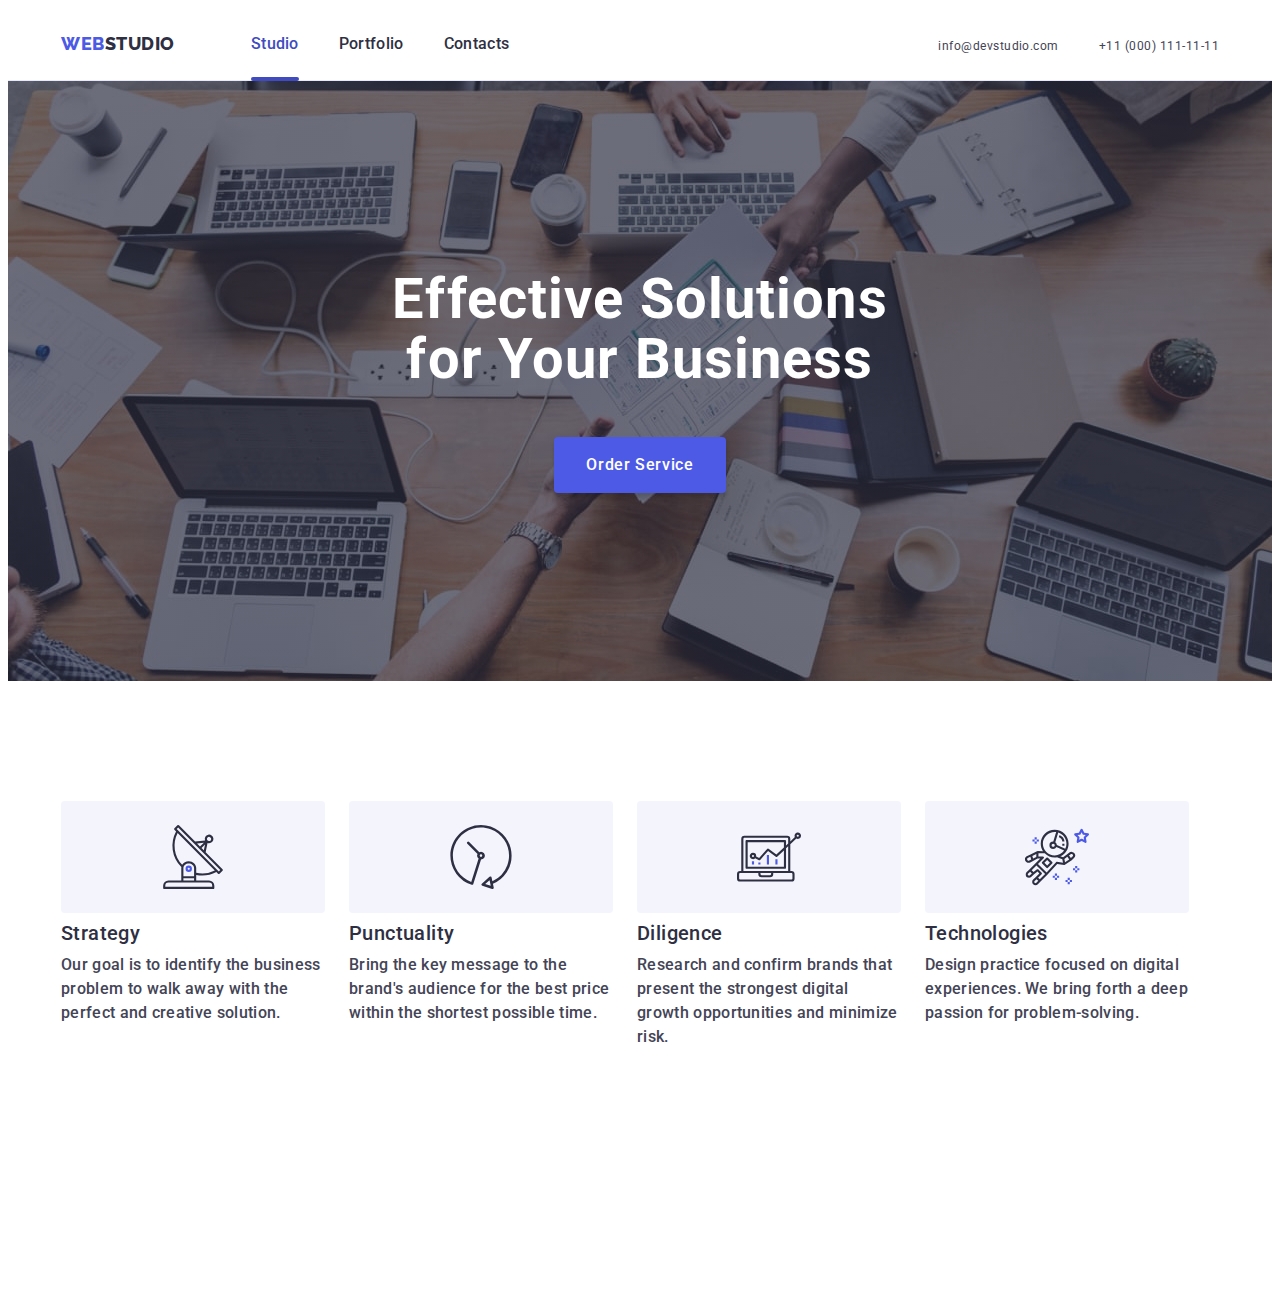
==== commit f5c59927: "HW-7.1" ====
--- a/index.html
+++ b/index.html
@@ -31,7 +31,7 @@
             <li><a href="mailto:info@devstudio.com" class="header-mail link">info@devstudio.com</a></li>
             <li><a href="tel:+110001111111" class="header-tel link">+11 (000) 111-11-11</a></li>
         </ul>
-    </address>
+    </address> 
     <button type="button" class="mobile-open-burger" js-open-menu>
         <svg class="mobile-open-burger-icon" width="32" height="22">
             <use href="./images/sprite.svg#open-burger"></use>
@@ -52,7 +52,7 @@
                 <a href="portfolio.html" class="mobile-menu-link link">Portfolio</a>
             </li>
             <li class="mobile-menu-item">
-                <a href="" class="mobile-menu-link link">Contacts</a>
+                <a href="" class="mobile-menu-link color-mobile link">Contacts</a>
             </li>
         </ul>
         <ul class="mobile-menu-contact list">
--- a/css/styles.css
+++ b/css/styles.css
@@ -240,29 +240,7 @@
     color: var(--accent-color);
 }
 
-/*-----------------Srevices--------------------*/
-
-.services {
-    padding-bottom: var(--section-pading);
-}
-.services-feature-title {
-    font-size: 36px;
-    line-height: 1.1;
-    text-align: center;
-    letter-spacing: 0.02em;
-    color: var(--secondary-title-color);
-    margin-bottom: var(--margine-services-feature-title-portfolio-btn-list);
-}
-.services-item {
-    display: flex;
-    gap: var(--card-set-gap);
-    
-}
-.services-portfolio-item-img {
-    flex-basis: calc((100% - 48px) / 3);
-}
-
-/*-----------------Srevices--------------------*/
+
 
 /*-----------------About--------------------*/
 
--- a/css/mobile.css
+++ b/css/mobile.css
@@ -49,6 +49,7 @@
     transition: opacity var(--transition-duration) var(--trsition-function),
                 visibility var(--transition-duration) var(--trsition-function);
     box-shadow: 0 0 0 100vmax rgba(0, 0, 0, 0.5);  /*no-backdorp */
+    overflow-y: scroll;
 }
 .mobile-menu.is-open {
     opacity: 1;
@@ -76,15 +77,6 @@
     border-radius: 50%;
     transition: background-color var(--transition-duration) var(--trsition-function);
 }
-.mobile-close-burger:hover {
-    background-color: var(--hover-color);
-}
-.mobile-close-burger-icon {
-    transition: fill var(--transition-duration) var(--trsition-function);
-}
-.mobile-close-burger:hover .mobile-close-burger-icon {
-    fill: var(--main-title-color);
-}
 
 /*-----------------BTN|Container--------------------*/
 
@@ -109,10 +101,8 @@
     color: var(--secondary-title-color);
     transition: color var(--transition-duration) var(--trsition-function);
 }
-.mobile-menu-link:hover,:focus {
+.color-mobile {
     color: #404BBF;
-    background: none;
-    box-shadow: none;
 }
 /*-----------------Navigation--------------------*/
 
@@ -127,11 +117,11 @@
 
 }
 .mobile-menu-contact-tel {
-    font-weight: 600;
+    font-weight: 595;
     font-size: 36px;
     line-height: 40px;
     text-transform: capitalize;
-    color: var(--secondary-title-color);
+    color: #4D5AE5;
 }
 .mobile-menu-contact-mail {
     font-weight: 500;
@@ -140,13 +130,6 @@
     letter-spacing: 0.02em;
     color: #434455;
 }
-.mobile-menu-contact-tel:hover {
-    color: #4D5AE5;
-}
-.mobile-menu-contact-mail:hover {
-    color: #4D5AE5;
-}
-
 /*-----------------Contacts--------------------*/
 
 /*-----------------Social media--------------------*/
@@ -189,6 +172,7 @@
     margin: 0 auto;
     max-width: 428px;
     padding: 112px 0;
+    height: 432px;
 }
 .hero-title {
     font-size: 36px;
@@ -198,6 +182,11 @@
     width: 320px;
     margin: 0 auto 72px;
 }
+.hero-btn {
+    /* position: absolute; 
+    left: 130px;
+    top: 264px; */
+}
 
 /*-----------------Hero--------------------*/
 
--- a/css/desctop.css
+++ b/css/desctop.css
@@ -87,6 +87,31 @@
 
 /*-----------------About--------------------*/
 
+/*-----------------Srevices--------------------*/
+
+
+
+/*-----------------Srevices--------------------*/
 
 
 }
+.services {
+    display: block;
+    padding-bottom: var(--section-pading);
+}
+.services-feature-title {
+    font-size: 36px;
+    line-height: 1.1;
+    text-align: center;
+    letter-spacing: 0.02em;
+    color: var(--secondary-title-color);
+    margin-bottom: var(--margine-services-feature-title-portfolio-btn-list);
+}
+.services-item {
+    display: flex;
+    gap: var(--card-set-gap);
+    
+}
+.services-portfolio-item-img {
+    flex-basis: calc((100% - 48px) / 3);
+}   
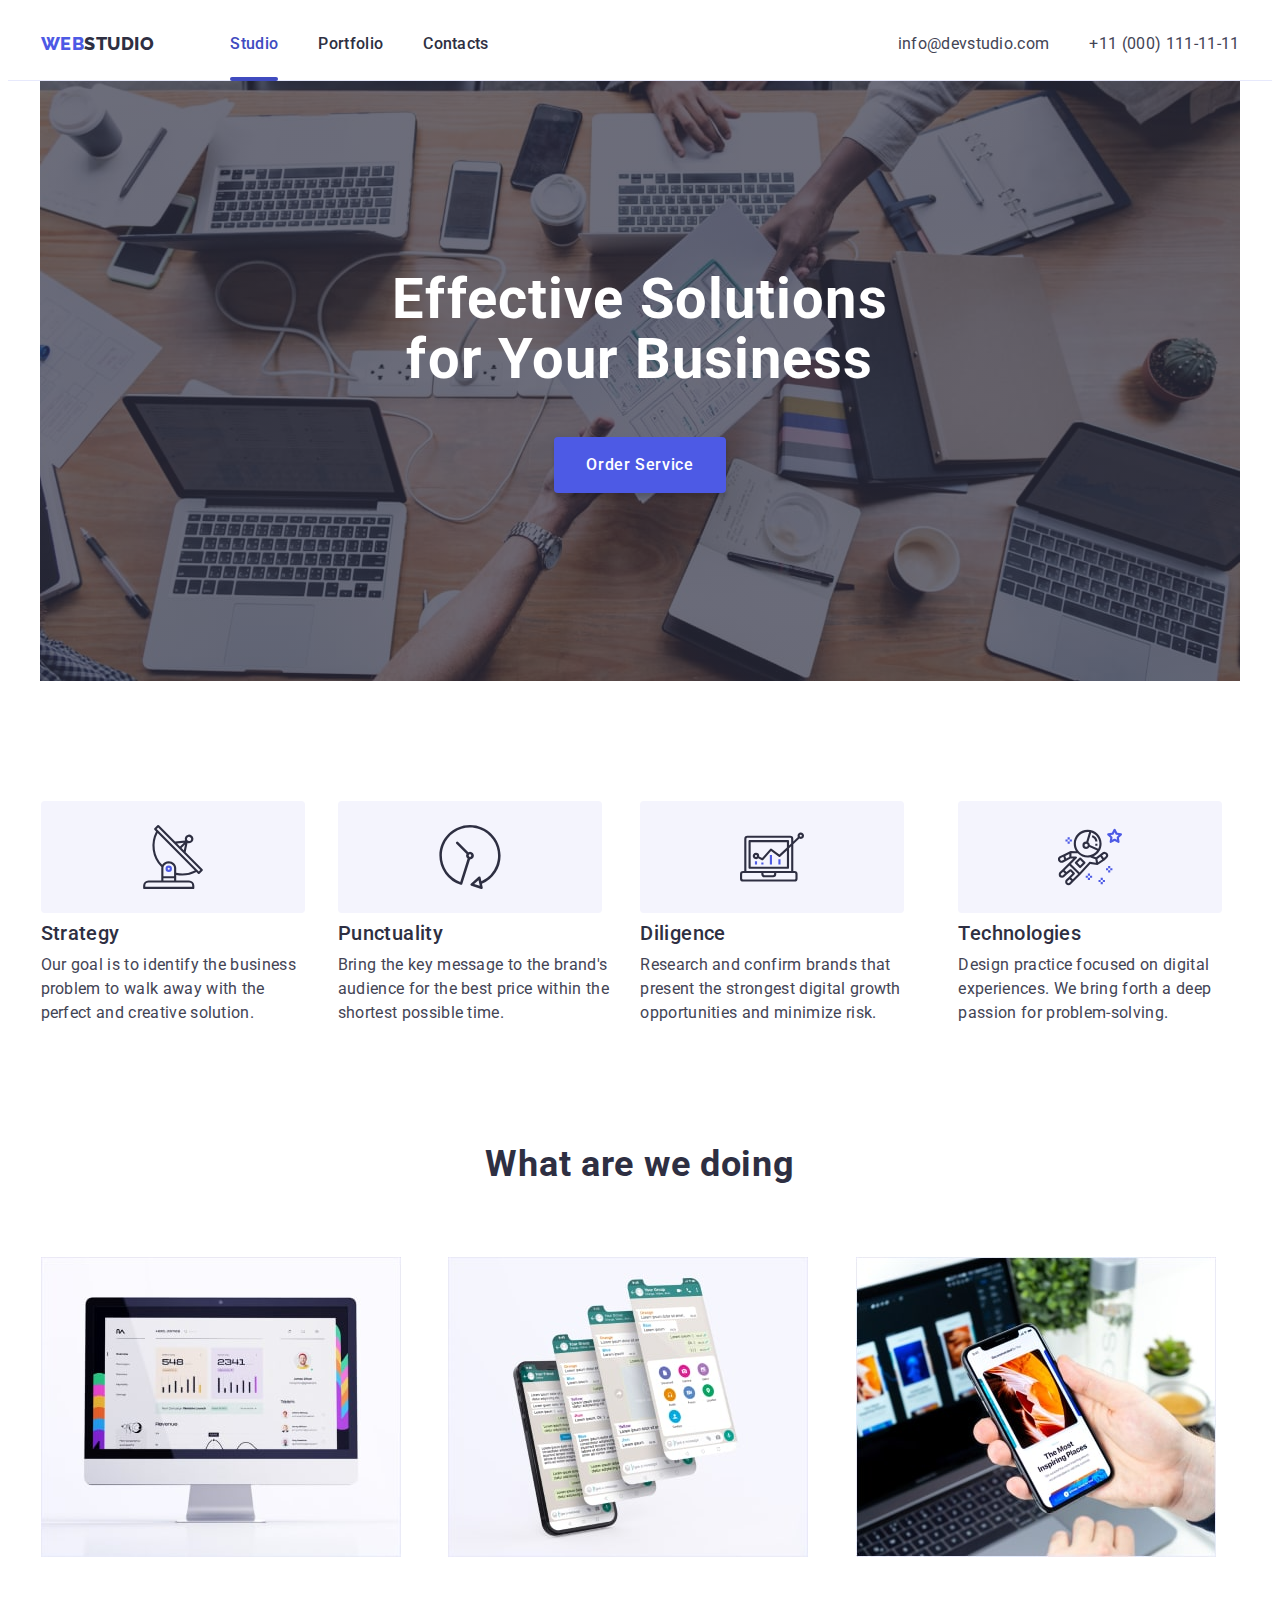
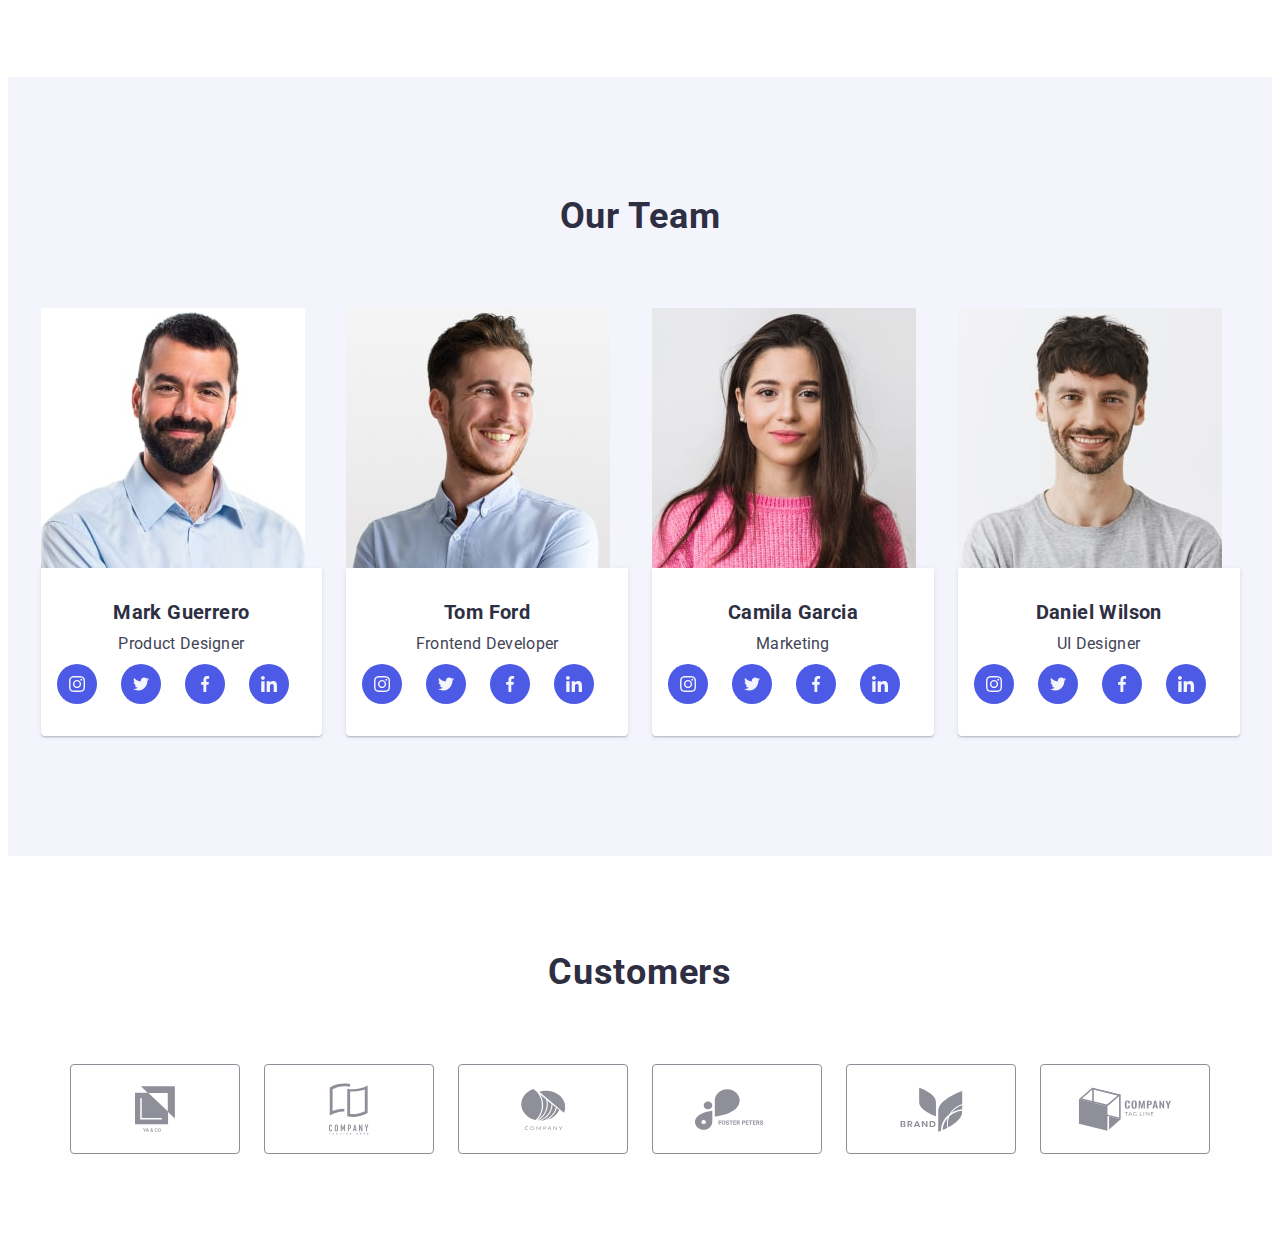
==== commit f5ed81e3: "HW-7.3" ====
--- a/index.html
+++ b/index.html
@@ -32,14 +32,14 @@
             <li><a href="tel:+110001111111" class="header-tel link">+11 (000) 111-11-11</a></li>
         </ul>
     </address> 
-    <button type="button" class="mobile-open-burger" js-open-menu>
+    <button type="button" class="mobile-open-burger js-open-menu">
         <svg class="mobile-open-burger-icon" width="32" height="22">
             <use href="./images/sprite.svg#open-burger"></use>
         </svg>
     </button>
-    <div class="mobile-menu" js-menu-container>
+    <div class="mobile-menu js-menu-container" >
         <div class="container mobile-menu-container">
-        <button class="mobile-close-burger" js-close-menu>
+        <button class="mobile-close-burger js-close-menu">
             <svg class="mobile-close-burger-icon" width="8" height="8">
                 <use href="./images/sprite.svg#close-modal"></use>
             </svg>
@@ -201,7 +201,7 @@
         <!-- Section Services -->
         <section class="services">
             <div class="container">
-            <h2 class="services-feature-title">What are we doing</h2>
+            <h2 class="services-title">What are we doing</h2>
             <ul class="services-item list">
                 <li class="services-portfolio-item-img"><img src="./images/what-are-we-doing_1.jpg" alt="on the computer" width="360" height="300"></li>
                 <li class="services-portfolio-item-img"><img src="./images/what-are-we-doing_2.jpg" alt="different topics" width="360" height="300"></li>
@@ -212,9 +212,9 @@
         <!--/Section Services-->
 
         <!--Section Feature-->
-        <!-- <section class="feature section">
+        <section class="feature section">
             <div class="container">
-            <h2 class="services-feature-title">Our Team</h2>
+            <h2 class="feature-title">Our Team</h2>
             <ul class="feature-list list">
                 <li class="feature-item">
                 <img 
@@ -381,11 +381,11 @@
                 </li>
             </ul>
         </div>
-        </section> -->
+        </section>
         <!--/Section Feature-->
 
         <!--Section Customers-->
-        <!-- <section class="customers">
+        <section class="customers">
             <div class="container">
             <h2 class="customers-title">Customers</h2>
             <ul class="client-list list">
@@ -433,7 +433,7 @@
                 </li>
             </ul>
         </div>
-        </section> -->
+        </section>
         <!--/Section Customers-->
     </main>
     <!--Footer-->
@@ -500,6 +500,6 @@
     <!--/Footer-->
 
     <script src="./js/mobile-menu.js"></script>
-    <!-- <script src="./js/modal.js"></script> -->
+    <script src="./js/modal.js"></script>
 </body>
 </html>--- a/css/styles.css
+++ b/css/styles.css
@@ -88,7 +88,6 @@
 }
 
 /*-----------------Header--------------------*/
-
 .header {
     margin: 0 auto;
     border-bottom: 1px solid var(--footer-item-background);
@@ -115,7 +114,6 @@
     letter-spacing: 0.03em;
     text-transform: uppercase;
 }
-
 .logo-color-grey {
     color: var(--secondary-title-color);
 }
@@ -162,6 +160,7 @@
     bottom: -1px;
 }
 .header-address {
+    
 }
 .header-list-address {
 
@@ -192,11 +191,9 @@
     background: none;
     box-shadow: none;
 }
-
 /*-----------------Header--------------------*/
 
 /*-----------------Hero--------------------*/
-
 .hero {
     text-align: center;
     background-size: cover;
@@ -206,7 +203,6 @@
     background-position: center center;
     background-repeat: no-repeat;
 }
-
 .hero-btn {
     padding: var(--padding-hero-btn-portfolio-card) var(--padding-hero-btn-feature-portfolio-card);
     border-radius: var(--btn-radius);
@@ -224,534 +220,8 @@
 .hero-btn:hover,:focus {
     background-color: var(--hover-color);
 }
-
-/*-----------------About--------------------*/
-
-.about-list {
-    
-}
-.about-item-title {
-    letter-spacing: 0.02em;
-    color: var(--secondary-title-color);
-}
-.about-item-list {
-    font-size: 16px;
-    letter-spacing: 0.02em;
-    color: var(--accent-color);
-}
-
-
-
-/*-----------------About--------------------*/
-
-
-/* .header {
-    max-width: 1440px;
-    margin: 0 auto;
-    border-bottom: 1px solid var(--footer-item-background);
-}
-.page-header-container {
-    display: flex;
-    align-items: center;
-    justify-content: space-between;
-}
-.header-navigation {
-    display: flex;
-    gap: 76px;
-}
-.logo:not(span) {
-    display: flex;
-    align-items: center;
-    font-family: 'Raleway';
-    font-weight: 800;
-    font-size: 18px;
-    line-height: 1.3;
-    letter-spacing: 0.03em;
-    text-transform: uppercase;
-}
-.logo-footer:not(span) {
-    font-family: 'Raleway';
-    font-weight: 800;
-    font-size: 18px;
-    line-height: 1.3;
-    letter-spacing: 0.03em;
-    text-transform: uppercase;
-}
-.logo-color-grey {
-    color: var(--secondary-title-color);
-}
-.logo-color-blue {
-    color: var(--button-color-portfolio);
-}
-.logo-color-white {
-    color: var(--footer-item-color);
-}
-.header-list {
-    display: flex;  
-    gap: 40px;
-}
-.header-link {
-    font-weight: 500;
-    font-size: 16px; 
-    line-height: 1.5;
-    letter-spacing: 0.02em;
-    color: var(--secondary-title-color);
-    transition: color var(--transition-duration) var(--trsition-function);
-    
-}
-.header-link:hover,:focus {
-    color: var(--hover-color);
-    background: none;
-    box-shadow: none;
-}
-.header-item {
-    position: relative;
-    padding: var(--padding-header-btn-portfolio) 0;
-}
-.current { 
-    color: var(--hover-color);
-}
-.current::after {
-    content: '';
-    position: absolute;
-    bottom: 0;
-    left: 0;
-    width: 100%;
-    height: 4px;
-    display: block;
-    background-color: var(--hover-color);
-    border-radius: 2px;
-    bottom: -1px;
-}
-.header-address {
-    font-style: normal;
-}
-.header-mail {
-    font-size: 16px;
-    line-height: 1.5;
-    letter-spacing: 0.02em;
-    color: var(--accent-color);
-    transition: color var(--transition-duration) var(--trsition-function);
-}
-.header-mail:hover,:focus {
-    color: var(--hover-color);
-    background: none;
-    box-shadow: none;
-}
-.header-tel {
-    font-size: 16px;
-    line-height: 1.5;
-    letter-spacing: 0.02em;
-    color: var(--accent-color);
-    transition: color var(--transition-duration) var(--trsition-function);
-}
-.header-tel:hover,:focus {
-    color: var(--hover-color);
-    background: none;
-    box-shadow: none;
-} */
-
 /*-----------------Hero--------------------*/
 
-/* .hero {
-    max-width: 1440px;
-    margin: 0 auto;
-    padding: 188px 0;
-    text-align: center;
-    background-size: cover;
-    background-color: var(--secondary-title-color);
-    background-image: linear-gradient(rgba(46, 47, 66, 0.7), rgba(46, 47, 66, 0.7)),
-    url(../images/people-office.jpg); 
-    background-position: center center;
-    background-repeat: no-repeat;
-}
-.hero-title {
-    font-size: 56px;
-    line-height: 1.07;
-    letter-spacing: 0.02em;
-    color: var(--main-title-color);
-    width: 496px;
-    margin: 0 auto 48px;
-}
-.hero-btn {
-    padding: var(--padding-hero-btn-portfolio-card) var(--padding-hero-btn-feature-portfolio-card);
-    border-radius: var(--btn-radius);
-    border: none;
-    box-shadow: var(--btn-shadow);
-    font-family: inherit;
-    font-weight: 500;
-    font-size: 16px;
-    line-height: 1.5;
-    letter-spacing: 0.04em;
-    color: var(--main-title-color);
-    background: var(--button-color-portfolio);
-    transition: background-color var(--transition-duration) var(--trsition-function);
-}
-.hero-btn:hover,:focus {
-    background-color: var(--hover-color);
-} */
-/*-----------------About--------------------*/
-
-/* .about-list {
-    display: flex;
-    gap: var(--card-set-gap);
-}
-.about-item::before {
-    content: '';
-    display: block;
-    width: 264px;
-    height: 112px;
-    background-repeat: no-repeat;
-    background-position: center center;
-    background-color: var(--footer-item-color);
-    border-radius: var(--btn-radius);
-}
-.about-item:nth-child(1)::before {
-    background-image: url('../images/antenna.svg');
-}
-.about-item:nth-child(2)::before {
-    background-image: url('../images/vector.svg');
-}
-.about-item:nth-child(3)::before {
-    background-image: url('../images/diagram.svg');
-}
-.about-item:nth-child(4)::before {
-    background-image: url('../images/astronaut.svg');
-}
-.about-item-title {
-    font-weight: 500;
-    font-size: 20px;
-    line-height: 1.2;
-    letter-spacing: 0.02em;
-    color: var(--secondary-title-color);
-    margin: var(--margine-about-feature-footer-portfolio-title) 0;
-}
-.about-item-list {
-    font-size: 16px;
-    line-height: 1.5;
-    letter-spacing: 0.02em;
-    color: var(--accent-color);
-} */
-/*-----------------Srevices--------------------*/
-
-/* .services {
-    padding-bottom: var(--section-pading);
-}
-.services-feature-title {
-    font-size: 36px;
-    line-height: 1.1;
-    text-align: center;
-    letter-spacing: 0.02em;
-    text-transform: capitalize; 
-    color: var(--secondary-title-color);
-    margin-bottom: var(--margine-services-feature-title-portfolio-btn-list);
-}
-.services-item {
-    display: flex;
-    gap: var(--card-set-gap);
-    
-}
-.services-portfolio-item-img {
-    flex-basis: calc((100% - 48px) / 3);
-} */
-/*-----------------Feature--------------------*/
-
-.feature {
-    max-width: 1440px;
-    margin: 0 auto;
-    background: var(--footer-item-color);
-    
-}
-.feature-list {
-    display: flex;
-    gap: var(--card-set-gap);
-}
-.feature-item {
-    flex-basis: calc((100% - 72px) / 4);
-}
-.feature-title-2 {
-    font-size: 20px;
-    line-height: 1.2;
-    text-align: center;
-    letter-spacing: 0.02em;
-    color: var(--secondary-title-color);
-    margin-bottom: var(--margine-about-feature-footer-portfolio-title);    
-}
-.feture-subtitle {
-    font-size: 16px;
-    line-height: 1.5;
-    text-align: center;
-    letter-spacing: 0.02em;
-    color: var(--accent-color);
-    margin-bottom: var(--margine-about-feature-footer-portfolio-title);  
-}
-.feature-card-content-item {
-    border-radius: 0px 0px var(--btn-radius) var(--btn-radius);
-    box-shadow: var(--card-shadow);
-    padding: var(--padding-hero-btn-feature-portfolio-card) 0;
-    background: var(--main-title-color);
-    border: none;
-}
-.social-list {
-    display: flex;
-    padding: 0 var(--padding-hero-btn-portfolio-card);
-    gap: var(--card-set-gap);
-}
-.social-list-link {
-    display: flex;
-    justify-content: center;
-    align-items: center;
-    width: 40px;
-    height: 40px;
-    border-radius: var(--border-radius);
-    background-color: var(--button-color-portfolio);
-    transition: background-color var(--transition-duration) var(--trsition-function);
-}
-.social-list-link:hover,:focus {
-    background-color: var(--hover-color);
-}
-.social-list-icon {
-    fill: var(--footer-item-color);
-}
-
-/*-----------------Section Customers-------------------*/
-
-.customers {
-    padding: 130px 0 var(--section-pading) 0;
-}
-.customers-title {
-    font-weight: 700;
-    font-size: 36px;
-    line-height: 40px;
-    text-align: center;
-    letter-spacing: 0.02em;
-    color: var(--secondary-title-color);
-    margin-bottom: var(--margine-services-feature-title-portfolio-btn-list);
-}
-.client-list {
-    display: flex;
-    flex-wrap: wrap;
-    gap: var(--card-set-gap);
-}
-.client-list-item {
-   list-style: none;
-}
-.client-list-link {
-    display: flex;
-    justify-content: center;
-    align-items: center;
-    border: 1px solid var(--client-list);
-    border-radius: var(--btn-radius);
-    width: 168px;
-    height: 88px;
-    color: var(--client-list);
-    transition: border-color var(--transition-duration) var(--trsition-function), color var(--transition-duration) var(--trsition-function);
-}   
-.client-list-link:hover,:focus {
-    border-color: var(--hover-color);
-    color: var(--hover-color);
-}
-.client-list-icon {
-    
-}
-/*-----------------Footer--------------------*/
-
-.footer {
-    max-width: 1440px;
-    margin: 0 auto;
-    background: var(--secondary-title-color);
-    padding: 100px 0;
-}
-.page-footer-container {
-    display: flex;
-    justify-content: space-between;
-}
-.footer-block {
-    width: 264px;
-}
-.footer-item {
-    font-size: 16px;
-    line-height: 1.5;
-    letter-spacing: 0.02em;
-    color: var(--footer-item-background);
-    margin-top: var(--margin-footer-item);
-}
-.footer-media-sbscribe {
-    display: flex;
-    gap: 80px;
-}
-.footer-icon-title {
-    font-size: 16px;
-    line-height: 24px;
-    letter-spacing: 0.02em;
-    color: var(--main-title-color);
-    margin-bottom: var(--margin-footer-item);
-}
-.footer-list {
-    display: flex;
-    gap: 16px;
-}
-.footer-list-link {
-    display: flex;
-    justify-content: center;
-    align-items: center;
-    border-radius: var(--border-radius);
-    background: var(--footer-list);
-    width: 40px;
-    height: 40px;
-    fill: var(--footer-item-color);
-    transition: background-color var(--transition-duration) var(--trsition-function);
-}
-.footer-list-link:hover,:focus {
-    background-color: var(--footer-list-link);
-}
-.footer-subscribe-inline {
-    display: flex;
-    gap: 24px;
-}
-.footer-form-subtitle {
-    font-weight: 500;
-    font-size: 16px;
-    line-height: 24px;
-    letter-spacing: 0.02em;
-    color: var(--main-title-color);
-    margin-bottom: 16px;
-}
-.footer-subscribe-form-input {
-    border: 1px solid var(--footer-subscribe-input);
-    border-radius: 4px;
-    background: var(--secondary-title-color);
-    padding: 8px 0 8px 16px;
-    font-size: 12px;
-    width: 264px;
-    height: 40px;
-    filter: var(--subscribe-form-input-filter);
-    color: #FFFFFF;
-}
-.footer-subscribe-form-input:focus {
-    background: var(--secondary-title-color);
-    border: 1px solid var(--footer-subscribe-input);
-    box-shadow: none;
-    outline: none;
-    filter: var(--subscribe-form-input-filter);
-}
-.footer-subscribe-form-input::placeholder {
-    font-size: 12px;
-    line-height: 24px;
-    letter-spacing: 0.04em;
-    color: var(--footer-subscribe-color);
-}
-.footer-subscribe-btn {
-    display: flex;
-    align-items: center;
-    justify-content: center;
-    padding: 8px 24px;
-    border-radius: var(--btn-radius);
-    border: none;
-    font-weight: 500;
-    font-size: 16px;
-    line-height: 24px;
-    letter-spacing: 0.04em;
-    color: var(--main-title-color);
-    background: var(--button-color-portfolio);
-    transition: background-color var(--transition-duration) var(--trsition-function);
-    gap: 16px;
-}
-.footer-subscribe-btn:hover,:focus {
-    background-color: var(--hover-color);
-}
-
-/*-----------------Potfolio Section--------------------*/
-
-.portfolio {
-    padding: 96px 0 var(--section-pading);
-}
-.btn-list{
-    margin-bottom: var(--margine-services-feature-title-portfolio-btn-list);
-    display: flex;
-    gap: var(--card-set-gap);
-    flex-direction: row;
-    justify-content: center;
-    align-items: center;
-    border-radius: var(--btn-radius);
-}
-.btn-portfolio {
-    font-family: inherit;
-    font-weight: 500;
-    font-size: 16px;
-    line-height: 1.5;
-    letter-spacing: 0.04em;
-    color: var(--button-color-portfolio);
-    background: var(--footer-item-color);
-    border: 1px solid var(--footer-item-background);
-    padding: 12px var(--padding-header-btn-portfolio);
-    border-radius: var(--btn-radius);
-    transition: background-color var(--transition-duration) var(--trsition-function), color var(--transition-duration) var(--trsition-function);
-}
-.btn-portfolio:hover,:focus {
-    background-color: var(--hover-color);
-    color: var(--footer-item-color);
-}
-.portfolio-list {
-    display: flex;
-    flex-wrap: wrap;
-    column-gap: var(--card-set-gap);
-    row-gap: 48px
-}
-
-.portfolio-card {
-    display: block;
-    transition: box-shadow var(--transition-duration) var(--trsition-function);
-}       
-.portfolio-card:hover,:focus {
-    box-shadow: var(--portfolio-card);
-}
-.portfolio-card-content-item {
-    padding: var(--padding-hero-btn-feature-portfolio-card) 0 var(--padding-hero-btn-feature-portfolio-card) var(--padding-hero-btn-portfolio-card);
-    background: var(--main-title-color);
-    border: 1px solid var(--footer-item-background);
-    border-top: none;
-}
-.portfolio-title {
-    font-weight: 500;
-    font-size: 20px;
-    line-height: 1.2;
-    letter-spacing: 0.02em;
-    color: var(--secondary-title-color);
-    margin-bottom: var(--margine-about-feature-footer-portfolio-title);
-}
-.portfolio-subtitle {
-    font-size: 16px;
-    line-height: 1.5;
-    letter-spacing: 0.02em;
-    color: var(--accent-color); 
-}
-.overlay {
-    position: absolute;
-    left: 0;
-    top: 0;
-    width: 100%;
-    height: 100%;
-    overflow: auto;
-    transform: translate(0, 100%);
-    transition: transform var(--transition-duration) var(--trsition-function);
-
-
-    background-color: var(--button-color-portfolio);
-    font-size: 16px;
-    line-height: 24px;
-    letter-spacing: 0.02em;
-    color: var(--footer-item-color);
-    padding: 40px 32px 164px;
-}
-.card-content-img-wrapper {
-    position: relative;
-    overflow: hidden;
-}
-.portfolio-card:hover .overlay, 
-.portfolio-card:focus .overlay {
-    transform: translate(0, 0);
-}
 /*-----------------Modal Window--------------------*/
 .backdrop {
     position: fixed;
@@ -806,9 +276,9 @@
 .modal-close-btn:focus .modal-close-btn-icon {
     fill: var(--main-title-color);
 }
+/*-----------------Modal Window--------------------*/
 
 /*-----------------Modal Form--------------------*/
-
 .modal-form {
     display: flex;
     text-align: left;
@@ -946,4 +416,830 @@
 }
 .modal-form-submit:hover,:focus {
     background-color: var(--hover-color);
-}+}
+/*-----------------Modal Form--------------------*/
+
+/*-----------------About--------------------*/
+.about-list {
+    
+}
+.about-item-title {
+    letter-spacing: 0.02em;
+    color: var(--secondary-title-color);
+}
+.about-item-list {
+    font-size: 16px;
+    letter-spacing: 0.02em;
+    color: var(--accent-color);
+}
+/*-----------------About--------------------*/
+
+/*-----------------Feature--------------------*/
+.feature {
+    margin: 0 auto;
+    background: var(--footer-item-color);
+}
+.feature-title {
+    font-size: 36px;
+    line-height: 1.1;
+    text-align: center;
+    letter-spacing: 0.02em;
+    text-transform: capitalize; 
+    color: var(--secondary-title-color);
+    margin-bottom: var(--margine-services-feature-title-portfolio-btn-list);
+}
+.feature-list {
+}
+.feature-item {
+    flex-basis: calc((100% - 72px) / 4);
+}
+.feature-title-2 {
+    font-size: 20px;
+    line-height: 1.2;
+    text-align: center;
+    letter-spacing: 0.02em;
+    color: var(--secondary-title-color);
+    margin-bottom: var(--margine-about-feature-footer-portfolio-title);    
+}
+.feture-subtitle {
+    font-size: 16px;
+    line-height: 1.5;
+    text-align: center;
+    letter-spacing: 0.02em;
+    color: var(--accent-color);
+    margin-bottom: var(--margine-about-feature-footer-portfolio-title);  
+}
+.feature-card-content-item {
+    border-radius: 0px 0px var(--btn-radius) var(--btn-radius);
+    box-shadow: var(--card-shadow);
+    padding: var(--padding-hero-btn-feature-portfolio-card) 0;
+    background: var(--main-title-color);
+    border: none;
+}
+.social-list {
+    display: flex;
+    padding: 0 var(--padding-hero-btn-portfolio-card);
+    gap: var(--card-set-gap);
+}
+.social-list-link {
+    display: flex;
+    justify-content: center;
+    align-items: center;
+    width: 40px;
+    height: 40px;
+    border-radius: var(--border-radius);
+    background-color: var(--button-color-portfolio);
+    transition: background-color var(--transition-duration) var(--trsition-function);
+}
+.social-list-link:hover,:focus {
+    background-color: var(--hover-color);
+}
+.social-list-icon {
+    fill: var(--footer-item-color);
+}
+/*-----------------Feature--------------------*/
+
+/*-----------------Section Customers-------------------*/
+
+.customers-title {
+    font-weight: 700;
+    font-size: 36px;
+    line-height: 40px;
+    text-align: center;
+    letter-spacing: 0.02em;
+    color: var(--secondary-title-color);
+    margin-bottom: var(--margine-services-feature-title-portfolio-btn-list);
+}
+.client-list {
+    display: flex;
+    flex-wrap: wrap;
+    gap: var(--card-set-gap);
+    justify-content: center;
+}
+.client-list-item {
+   list-style: none;
+}
+.client-list-link {
+    display: flex;
+    justify-content: center;
+    align-items: center;
+    border: 1px solid var(--client-list);
+    border-radius: var(--btn-radius);
+    width: 168px;
+    height: 88px;
+    fill: var(--client-list);
+    transition: border-color var(--transition-duration) var(--trsition-function), 
+                fill var(--transition-duration) var(--trsition-function);
+}   
+.client-list-link:hover,:focus {
+    border-color: var(--hover-color);
+    /* color: var(--hover-color); */
+    fill: var(--hover-color);
+}
+.client-list-icon {
+
+}
+/*-----------------Section Customers-------------------*/
+
+/* .header {
+    max-width: 1440px;
+    margin: 0 auto;
+    border-bottom: 1px solid var(--footer-item-background);
+}
+.page-header-container {
+    display: flex;
+    align-items: center;
+    justify-content: space-between;
+}
+.header-navigation {
+    display: flex;
+    gap: 76px;
+}
+.logo:not(span) {
+    display: flex;
+    align-items: center;
+    font-family: 'Raleway';
+    font-weight: 800;
+    font-size: 18px;
+    line-height: 1.3;
+    letter-spacing: 0.03em;
+    text-transform: uppercase;
+}
+.logo-footer:not(span) {
+    font-family: 'Raleway';
+    font-weight: 800;
+    font-size: 18px;
+    line-height: 1.3;
+    letter-spacing: 0.03em;
+    text-transform: uppercase;
+}
+.logo-color-grey {
+    color: var(--secondary-title-color);
+}
+.logo-color-blue {
+    color: var(--button-color-portfolio);
+}
+.logo-color-white {
+    color: var(--footer-item-color);
+}
+.header-list {
+    display: flex;  
+    gap: 40px;
+}
+.header-link {
+    font-weight: 500;
+    font-size: 16px; 
+    line-height: 1.5;
+    letter-spacing: 0.02em;
+    color: var(--secondary-title-color);
+    transition: color var(--transition-duration) var(--trsition-function);
+    
+}
+.header-link:hover,:focus {
+    color: var(--hover-color);
+    background: none;
+    box-shadow: none;
+}
+.header-item {
+    position: relative;
+    padding: var(--padding-header-btn-portfolio) 0;
+}
+.current { 
+    color: var(--hover-color);
+}
+.current::after {
+    content: '';
+    position: absolute;
+    bottom: 0;
+    left: 0;
+    width: 100%;
+    height: 4px;
+    display: block;
+    background-color: var(--hover-color);
+    border-radius: 2px;
+    bottom: -1px;
+}
+.header-address {
+    font-style: normal;
+}
+.header-mail {
+    font-size: 16px;
+    line-height: 1.5;
+    letter-spacing: 0.02em;
+    color: var(--accent-color);
+    transition: color var(--transition-duration) var(--trsition-function);
+}
+.header-mail:hover,:focus {
+    color: var(--hover-color);
+    background: none;
+    box-shadow: none;
+}
+.header-tel {
+    font-size: 16px;
+    line-height: 1.5;
+    letter-spacing: 0.02em;
+    color: var(--accent-color);
+    transition: color var(--transition-duration) var(--trsition-function);
+}
+.header-tel:hover,:focus {
+    color: var(--hover-color);
+    background: none;
+    box-shadow: none;
+} */
+
+/*-----------------Hero--------------------*/
+
+/* .hero {
+    max-width: 1440px;
+    margin: 0 auto;
+    padding: 188px 0;
+    text-align: center;
+    background-size: cover;
+    background-color: var(--secondary-title-color);
+    background-image: linear-gradient(rgba(46, 47, 66, 0.7), rgba(46, 47, 66, 0.7)),
+    url(../images/people-office.jpg); 
+    background-position: center center;
+    background-repeat: no-repeat;
+}
+.hero-title {
+    font-size: 56px;
+    line-height: 1.07;
+    letter-spacing: 0.02em;
+    color: var(--main-title-color);
+    width: 496px;
+    margin: 0 auto 48px;
+}
+.hero-btn {
+    padding: var(--padding-hero-btn-portfolio-card) var(--padding-hero-btn-feature-portfolio-card);
+    border-radius: var(--btn-radius);
+    border: none;
+    box-shadow: var(--btn-shadow);
+    font-family: inherit;
+    font-weight: 500;
+    font-size: 16px;
+    line-height: 1.5;
+    letter-spacing: 0.04em;
+    color: var(--main-title-color);
+    background: var(--button-color-portfolio);
+    transition: background-color var(--transition-duration) var(--trsition-function);
+}
+.hero-btn:hover,:focus {
+    background-color: var(--hover-color);
+} */
+/*-----------------About--------------------*/
+
+/* .about-list {
+    display: flex;
+    gap: var(--card-set-gap);
+}
+.about-item::before {
+    content: '';
+    display: block;
+    width: 264px;
+    height: 112px;
+    background-repeat: no-repeat;
+    background-position: center center;
+    background-color: var(--footer-item-color);
+    border-radius: var(--btn-radius);
+}
+.about-item:nth-child(1)::before {
+    background-image: url('../images/antenna.svg');
+}
+.about-item:nth-child(2)::before {
+    background-image: url('../images/vector.svg');
+}
+.about-item:nth-child(3)::before {
+    background-image: url('../images/diagram.svg');
+}
+.about-item:nth-child(4)::before {
+    background-image: url('../images/astronaut.svg');
+}
+.about-item-title {
+    font-weight: 500;
+    font-size: 20px;
+    line-height: 1.2;
+    letter-spacing: 0.02em;
+    color: var(--secondary-title-color);
+    margin: var(--margine-about-feature-footer-portfolio-title) 0;
+}
+.about-item-list {
+    font-size: 16px;
+    line-height: 1.5;
+    letter-spacing: 0.02em;
+    color: var(--accent-color);
+} */
+/*-----------------Srevices--------------------*/
+
+/* .services {
+    padding-bottom: var(--section-pading);
+}
+.services-feature-title {
+    font-size: 36px;
+    line-height: 1.1;
+    text-align: center;
+    letter-spacing: 0.02em;
+    text-transform: capitalize; 
+    color: var(--secondary-title-color);
+    margin-bottom: var(--margine-services-feature-title-portfolio-btn-list);
+}
+.services-item {
+    display: flex;
+    gap: var(--card-set-gap);
+    
+}
+.services-portfolio-item-img {
+    flex-basis: calc((100% - 48px) / 3);
+} */
+/*-----------------Feature--------------------*/
+
+/* .feature {
+    max-width: 1440px;
+    margin: 0 auto;
+    background: var(--footer-item-color);
+    
+}
+.feature-list {
+    display: flex;
+    gap: var(--card-set-gap);
+}
+.feature-item {
+    flex-basis: calc((100% - 72px) / 4);
+}
+.feature-title-2 {
+    font-size: 20px;
+    line-height: 1.2;
+    text-align: center;
+    letter-spacing: 0.02em;
+    color: var(--secondary-title-color);
+    margin-bottom: var(--margine-about-feature-footer-portfolio-title);    
+}
+.feture-subtitle {
+    font-size: 16px;
+    line-height: 1.5;
+    text-align: center;
+    letter-spacing: 0.02em;
+    color: var(--accent-color);
+    margin-bottom: var(--margine-about-feature-footer-portfolio-title);  
+}
+.feature-card-content-item {
+    border-radius: 0px 0px var(--btn-radius) var(--btn-radius);
+    box-shadow: var(--card-shadow);
+    padding: var(--padding-hero-btn-feature-portfolio-card) 0;
+    background: var(--main-title-color);
+    border: none;
+}
+.social-list {
+    display: flex;
+    padding: 0 var(--padding-hero-btn-portfolio-card);
+    gap: var(--card-set-gap);
+}
+.social-list-link {
+    display: flex;
+    justify-content: center;
+    align-items: center;
+    width: 40px;
+    height: 40px;
+    border-radius: var(--border-radius);
+    background-color: var(--button-color-portfolio);
+    transition: background-color var(--transition-duration) var(--trsition-function);
+}
+.social-list-link:hover,:focus {
+    background-color: var(--hover-color);
+}
+.social-list-icon {
+    fill: var(--footer-item-color);
+} */
+
+/*-----------------Section Customers-------------------*/
+
+/* .customers {
+    padding: 130px 0 var(--section-pading) 0;
+}
+.customers-title {
+    font-weight: 700;
+    font-size: 36px;
+    line-height: 40px;
+    text-align: center;
+    letter-spacing: 0.02em;
+    color: var(--secondary-title-color);
+    margin-bottom: var(--margine-services-feature-title-portfolio-btn-list);
+}
+.client-list {
+    display: flex;
+    flex-wrap: wrap;
+    gap: var(--card-set-gap);
+}
+.client-list-item {
+   list-style: none;
+}
+.client-list-link {
+    display: flex;
+    justify-content: center;
+    align-items: center;
+    border: 1px solid var(--client-list);
+    border-radius: var(--btn-radius);
+    width: 168px;
+    height: 88px;
+    color: var(--client-list);
+    transition: border-color var(--transition-duration) var(--trsition-function), color var(--transition-duration) var(--trsition-function);
+}   
+.client-list-link:hover,:focus {
+    border-color: var(--hover-color);
+    color: var(--hover-color);
+}
+.client-list-icon {
+    
+} */
+/*-----------------Footer--------------------*/
+
+.footer {
+    max-width: 1440px;
+    margin: 0 auto;
+    background: var(--secondary-title-color);
+    padding: 100px 0;
+}
+.page-footer-container {
+    display: flex;
+    justify-content: space-between;
+}
+.footer-block {
+    width: 264px;
+}
+.footer-item {
+    font-size: 16px;
+    line-height: 1.5;
+    letter-spacing: 0.02em;
+    color: var(--footer-item-background);
+    margin-top: var(--margin-footer-item);
+}
+.footer-media-sbscribe {
+    display: flex;
+    gap: 80px;
+}
+.footer-icon-title {
+    font-size: 16px;
+    line-height: 24px;
+    letter-spacing: 0.02em;
+    color: var(--main-title-color);
+    margin-bottom: var(--margin-footer-item);
+}
+.footer-list {
+    display: flex;
+    gap: 16px;
+}
+.footer-list-link {
+    display: flex;
+    justify-content: center;
+    align-items: center;
+    border-radius: var(--border-radius);
+    background: var(--footer-list);
+    width: 40px;
+    height: 40px;
+    fill: var(--footer-item-color);
+    transition: background-color var(--transition-duration) var(--trsition-function);
+}
+.footer-list-link:hover,:focus {
+    background-color: var(--footer-list-link);
+}
+.footer-subscribe-inline {
+    display: flex;
+    gap: 24px;
+}
+.footer-form-subtitle {
+    font-weight: 500;
+    font-size: 16px;
+    line-height: 24px;
+    letter-spacing: 0.02em;
+    color: var(--main-title-color);
+    margin-bottom: 16px;
+}
+.footer-subscribe-form-input {
+    border: 1px solid var(--footer-subscribe-input);
+    border-radius: 4px;
+    background: var(--secondary-title-color);
+    padding: 8px 0 8px 16px;
+    font-size: 12px;
+    width: 264px;
+    height: 40px;
+    filter: var(--subscribe-form-input-filter);
+    color: #FFFFFF;
+}
+.footer-subscribe-form-input:focus {
+    background: var(--secondary-title-color);
+    border: 1px solid var(--footer-subscribe-input);
+    box-shadow: none;
+    outline: none;
+    filter: var(--subscribe-form-input-filter);
+}
+.footer-subscribe-form-input::placeholder {
+    font-size: 12px;
+    line-height: 24px;
+    letter-spacing: 0.04em;
+    color: var(--footer-subscribe-color);
+}
+.footer-subscribe-btn {
+    display: flex;
+    align-items: center;
+    justify-content: center;
+    padding: 8px 24px;
+    border-radius: var(--btn-radius);
+    border: none;
+    font-weight: 500;
+    font-size: 16px;
+    line-height: 24px;
+    letter-spacing: 0.04em;
+    color: var(--main-title-color);
+    background: var(--button-color-portfolio);
+    transition: background-color var(--transition-duration) var(--trsition-function);
+    gap: 16px;
+}
+.footer-subscribe-btn:hover,:focus {
+    background-color: var(--hover-color);
+}
+
+/*-----------------Potfolio Section--------------------*/
+
+.portfolio {
+    padding: 96px 0 var(--section-pading);
+}
+.btn-list{
+    margin-bottom: var(--margine-services-feature-title-portfolio-btn-list);
+    display: flex;
+    gap: var(--card-set-gap);
+    flex-direction: row;
+    justify-content: center;
+    align-items: center;
+    border-radius: var(--btn-radius);
+}
+.btn-portfolio {
+    font-family: inherit;
+    font-weight: 500;
+    font-size: 16px;
+    line-height: 1.5;
+    letter-spacing: 0.04em;
+    color: var(--button-color-portfolio);
+    background: var(--footer-item-color);
+    border: 1px solid var(--footer-item-background);
+    padding: 12px var(--padding-header-btn-portfolio);
+    border-radius: var(--btn-radius);
+    transition: background-color var(--transition-duration) var(--trsition-function), color var(--transition-duration) var(--trsition-function);
+}
+.btn-portfolio:hover,:focus {
+    background-color: var(--hover-color);
+    color: var(--footer-item-color);
+}
+.portfolio-list {
+    display: flex;
+    flex-wrap: wrap;
+    column-gap: var(--card-set-gap);
+    row-gap: 48px
+}
+
+.portfolio-card {
+    display: block;
+    transition: box-shadow var(--transition-duration) var(--trsition-function);
+}       
+.portfolio-card:hover,:focus {
+    box-shadow: var(--portfolio-card);
+}
+.portfolio-card-content-item {
+    padding: var(--padding-hero-btn-feature-portfolio-card) 0 var(--padding-hero-btn-feature-portfolio-card) var(--padding-hero-btn-portfolio-card);
+    background: var(--main-title-color);
+    border: 1px solid var(--footer-item-background);
+    border-top: none;
+}
+.portfolio-title {
+    font-weight: 500;
+    font-size: 20px;
+    line-height: 1.2;
+    letter-spacing: 0.02em;
+    color: var(--secondary-title-color);
+    margin-bottom: var(--margine-about-feature-footer-portfolio-title);
+}
+.portfolio-subtitle {
+    font-size: 16px;
+    line-height: 1.5;
+    letter-spacing: 0.02em;
+    color: var(--accent-color); 
+}
+.overlay {
+    position: absolute;
+    left: 0;
+    top: 0;
+    width: 100%;
+    height: 100%;
+    overflow: auto;
+    transform: translate(0, 100%);
+    transition: transform var(--transition-duration) var(--trsition-function);
+
+
+    background-color: var(--button-color-portfolio);
+    font-size: 16px;
+    line-height: 24px;
+    letter-spacing: 0.02em;
+    color: var(--footer-item-color);
+    padding: 40px 32px 164px;
+}
+.card-content-img-wrapper {
+    position: relative;
+    overflow: hidden;
+}
+.portfolio-card:hover .overlay, 
+.portfolio-card:focus .overlay {
+    transform: translate(0, 0);
+}
+    /*-----------------Modal Window--------------------*/
+    /* .backdrop {
+        position: fixed;
+        z-index: 100;
+        left: 0;
+        top: 0;
+        width: 100%;
+        height: 100%;
+        background-color: var(--backdrop-background);
+
+        transition: opacity var(--transition-duration) var(--trsition-function),
+                    visibility var(--transition-duration) var(--trsition-function);
+    }
+    .backdrop.is-hidden {
+        opacity: 0;
+        visibility: hidden;
+        pointer-events: none;
+    } 
+    .modal {
+        position: absolute;
+        top: 50%;
+        left: 50%;
+        transform: translate(-50%, -50%);
+        width: 408px;
+        height: auto;  
+        background-color: var(--modal-color);
+        padding: 72px 24px 24px;
+        border-radius: 4px;
+    }
+    .modal-close-btn {
+        position: absolute;
+        top: 24px;
+        right: 24px;
+        display: flex;
+        justify-content: center;
+        align-items: center;
+        width: 24px;
+        height: 24px;
+        border-radius: 50%;
+        background-color: transparent;
+        border: 1px solid var(--border-modal);
+        padding: 0;
+        transition: background-color var(--transition-duration) var(--trsition-function);
+    }
+    .modal-close-btn:hover,:focus {
+        background-color: var(--hover-color);
+    }
+    .modal-close-btn-icon {
+        transition: fill var(--transition-duration) var(--trsition-function);
+    }
+    .modal-close-btn:hover .modal-close-btn-icon,
+    .modal-close-btn:focus .modal-close-btn-icon {
+        fill: var(--main-title-color);
+    } */
+
+/*-----------------Modal Form--------------------*/
+
+/* .modal-form {
+    display: flex;
+    text-align: left;
+    flex-direction: column;
+}
+.form-subtitle {
+    font-weight: 500;
+    font-size: 16px;
+    line-height: 24px;
+    text-align: center;
+    letter-spacing: 0.02em;
+    color: var(--secondary-title-color);
+    margin-bottom: 16px;
+}
+.modal-form-field {
+    margin-bottom: 8px;
+}
+.modal-form-input-desc {
+    display: block;
+    font-weight: 400;
+    font-size: 12px;
+    line-height: 16px;
+    letter-spacing: 0.04em;
+    color: var(--client-list);
+    margin-bottom: 4px;
+}
+.modal-form-position-relative {
+    position: relative;
+    display: block;
+}
+.modal-form-input {
+    width: 100%;
+    height: 40px;
+    border: 1px solid var(--modal-form-rgba);
+    border-radius: 4px;
+    padding-left: 42px;
+    color: var(--input-text-color);
+    outline: none;
+    box-shadow: none;
+    font-size: 18px;
+    transition: border var(--transition-duration) var(--trsition-function);
+}
+.modal-form-input:focus {
+    border: 1px solid var(--button-color-portfolio);
+    background-color: var(--main-title-color);
+}
+.modal-icon {
+    position: absolute;
+    left: 16px;
+    top: 50%;
+    transform: translateY(-50%);
+    color: var(--secondary-title-color);
+    transition: fill var(--transition-duration) var(--trsition-function);
+    width: 18px;
+    height: 24px;
+}
+.modal-form-input:focus + .modal-icon {
+    fill: var(--button-color-portfolio);
+}
+.modal-form-message {
+    resize: none;
+    width: 100%;
+    height: 120px;
+    padding: 8px 0 0 16px;
+    border: 1px solid var(--modal-form-rgba);
+    border-radius: 4px;
+    color: var(--input-text-color);
+    transition: border var(--transition-duration) var(--trsition-function);
+    font-size: 14px;
+    margin-bottom: 16px;
+    box-shadow: none;
+}
+.modal-form-message:focus {
+    border: 1px solid var(--button-color-portfolio);
+    background-color: var(--main-title-color);
+    outline: none;
+}
+.modal-form-message::placeholder {
+    font-weight: 400;
+    font-size: 12px;
+    line-height: 16px;
+    letter-spacing: 0.04em;
+    color: var(--modal-form-massage-rgba);
+}
+.modal-form-check-desk {
+    display: flex;
+    align-items: center;
+    font-weight: 400;
+    font-size: 12px;
+    line-height: 16px;
+    letter-spacing: 0.04em;
+    color: var(--modal-form-check);
+    margin-bottom: 24px;    
+}
+.modal-form-check-desk::before {
+    content: '';
+    display: block;
+    width: 16px;
+    height: 16px;
+    border: 1.25px solid var(--secondary-title-color);
+    border-radius: 2px;
+}
+.modal-form-check:checked + .modal-form-check-desk::before {
+    background: var(--hover-color);
+    border: 1.25px solid var(--hover-color);
+    background-image: url(../images/mark.svg);
+    background-repeat: no-repeat;
+    background-position: center center;
+}
+.modal-form-check:focus + .modal-form-check-desk::before {
+    border: 1.25px solid var(--hover-color);
+}
+.checkbox-accpect-margin {
+    margin-left: 8px;
+}
+.privacy-policy {
+    color: var(--button-color-portfolio);
+}
+.modal-form-submit {
+    align-self: center;
+    width: 169px;
+    height: 56px;
+    padding: var(--padding-hero-btn-portfolio-card) var(--padding-hero-btn-feature-portfolio-card);
+    border-radius: var(--btn-radius);
+    border: none;
+    box-shadow: var(--btn-shadow);
+    font-family: Roboto;
+    font-weight: 500;
+    font-size: 16px;
+    line-height: 24px;
+    letter-spacing: 0.04em;
+    color: var(--main-title-color);
+    background: var(--button-color-portfolio);
+    transition: background-color var(--transition-duration) var(--trsition-function);
+}
+.modal-form-submit:hover,:focus {
+    background-color: var(--hover-color);
+} */--- a/css/mobile.css
+++ b/css/mobile.css
@@ -1,30 +1,27 @@
-@media screen and (min-width: 480px) {
-    .container {
-        max-width: 426px; 
-    }
-}
-@media screen and (max-width: 767px) {
-    .section {
-        padding: 96px 0;
-    }
-    .header-list {
-        display: none;
-    }
-    .header-list-address {
-        display: none;
-    }
-    .header {
-        padding: 24px 0;
-    }
-    .page-header-container {
-        justify-content: space-between;
-    }
-/*-----------------Header--------------------*/
-
 /*-----------------Mobile Menu--------------------*/
+.mobile-menu {
+    position: fixed;
+    top: 0;
+    left: 0;
+    width: 100vw;
+    height: 100vh;
+    max-height: 796px;
+    background-color: var(--main-title-color);
+    z-index: 999;
+    transform: translateX(100%);
+    transition: transform 250ms ease-in-out;
+    box-shadow: 0 0 0 100vmax rgba(0, 0, 0, 0.5);   /*no-backdorp */
+    overflow-y: scroll;
+    opacity: 0;
+  }
+  .mobile-menu.is-open {
+    transform: translateX(0);
+    opacity: 1;
+    /* visibility: hidden;
+    pointer-events: auto; */
+  }
 
 /*-----------------BTN|Container--------------------*/
-
 .mobile-open-burger {
     background-color: transparent;
     border: none;
@@ -33,28 +30,6 @@
 }
 .mobile-open-burger-icon {
     /* display: block; */
-}
-.mobile-menu {
-    position: fixed;
-    width: 100%;
-    height: 100%;
-    max-height: 796px;
-    top: 0;
-    left: 0 ;
-    z-index: 1000;
-    background-color: var(--main-title-color);
-    opacity: 0;
-    /* visibility: hidden;
-    pointer-events: none; */
-    transition: opacity var(--transition-duration) var(--trsition-function),
-                visibility var(--transition-duration) var(--trsition-function);
-    box-shadow: 0 0 0 100vmax rgba(0, 0, 0, 0.5);  /*no-backdorp */
-    overflow-y: scroll;
-}
-.mobile-menu.is-open {
-    opacity: 1;
-    /* visibility: hidden;
-    pointer-events: auto; */
 }
 .mobile-menu-container {
     position: relative;
@@ -77,12 +52,9 @@
     border-radius: 50%;
     transition: background-color var(--transition-duration) var(--trsition-function);
 }
-
 /*-----------------BTN|Container--------------------*/
 
 /*-----------------Navigation--------------------*/
-
-
 .mobile-menu-list {
     display: flex;
     flex-direction: column;
@@ -97,9 +69,10 @@
     font-size: 36px;
     line-height: 40px;
     letter-spacing: 0.02em;
-    text-transform: capitalize;
     color: var(--secondary-title-color);
     transition: color var(--transition-duration) var(--trsition-function);
+    background: none;
+    box-shadow: none;
 }
 .color-mobile {
     color: #404BBF;
@@ -107,7 +80,6 @@
 /*-----------------Navigation--------------------*/
 
 /*-----------------Contacts--------------------*/
-
 .mobile-menu-contact {
     display: flex;
     flex-direction: column;
@@ -116,29 +88,19 @@
 .mobile-menu-contact-item {
 
 }
-.mobile-menu-contact-tel {
-    font-weight: 595;
-    font-size: 36px;
-    line-height: 40px;
-    text-transform: capitalize;
-    color: #4D5AE5;
-}
+
 .mobile-menu-contact-mail {
     font-weight: 500;
     font-size: 20px;    
     line-height: 24px;
     letter-spacing: 0.02em;
     color: #434455;
+    background: none;
+    box-shadow: none;
 }
 /*-----------------Contacts--------------------*/
 
 /*-----------------Social media--------------------*/
-
-.mobile-menu-media {
-    display: flex;
-    gap: 56px;
-    padding-top: 40px;
-}
 .mobile-menu-media-item {
 
 }
@@ -159,79 +121,159 @@
 .mobile-menu-media-svg {
 
 }
-
 /*-----------------Social media--------------------*/
-
 /*-----------------Mobile Menu--------------------*/
 
-/*-----------------Header--------------------*/
-
-/*-----------------Hero--------------------*/
-
-.hero {
-    margin: 0 auto;
-    max-width: 428px;
-    padding: 112px 0;
-    height: 432px;
-}
-.hero-title {
-    font-size: 36px;
-    line-height: 40px;
-    letter-spacing: 0.02em;
-    color: var(--main-title-color);
-    width: 320px;
-    margin: 0 auto 72px;
-}
-.hero-btn {
-    /* position: absolute; 
-    left: 130px;
-    top: 264px; */
-}
-
-/*-----------------Hero--------------------*/
-
-/*-----------------About--------------------*/
-
-.about-list {
-    
-}
-.about-item {
-    margin-bottom: 72px ;
-}
-.about-item-title {
-    font-weight: 700;
-    font-size: 36px;
-    line-height: 40px;
-    letter-spacing: 0.02em;
-    color: var(--secondary-title-color);
-    margin-bottom: var(--margine-about-feature-footer-portfolio-title);
-    text-align: center;
-}
-.about-item-list {
-    font-weight: 500;
-    line-height: 24px;
-}
-
-/*-----------------About--------------------*/
-
-/*-----------------Srevices--------------------*/
-
-.services {
-    display: none;
-}
-.services-feature-title {
-    display: none;
-}
-.services-item {
-    display: none;
-}
-.services-portfolio-item-img {
-    display: none;
-}
-
-/*-----------------Srevices--------------------*/
-
-}
-
-
-
+/*--------------------------------Min-Width MOBILE-------------------------------------*/
+@media screen and (min-width: 320px) {
+    .mobile-menu-contact-tel {
+        font-weight: 600;
+        font-size: 29px;
+        line-height: 40px;
+        color: #4D5AE5;
+        background: none;
+        box-shadow: none;
+    }
+    .mobile-menu-media {
+        display: flex;
+        gap: 40px;
+        padding-top: 40px;
+    }
+}
+@media screen and (min-width: 380px) {
+    .mobile-menu-contact-tel {
+        font-size: 36px;
+    }
+    .mobile-menu-media {
+        gap: 56px;
+    }
+}
+@media screen and (min-width: 480px) {
+    .container {
+        max-width: 428px;
+    }
+    .feature-list {
+        justify-content: center;
+        gap: 72px;
+    }
+}
+/*--------------------------------Min-Width MOBILE-------------------------------------*/
+
+/*--------------------------------Max-Width DESCTOP-------------------------------------*/
+@media screen and (max-width: 1440px) {
+    /*-----------------Header--------------------*/
+    
+    .page-header-container {
+        justify-content: space-between;
+    }
+    .header-navigation {
+        display: flex;
+        gap: 76px;
+    }
+    .header-address {
+        padding: 0;
+    }
+    .header-list-address {
+        display: flex;  
+        gap: 40px;
+    }
+    /*-----------------Header--------------------*/
+    
+    /*-----------------Hero--------------------*/
+    .hero {
+        margin: 0 auto;
+        max-width: 1200px;
+        padding: 188px 0;
+    }
+    .hero-title {
+        font-size: 56px;
+        line-height: 60px;
+        letter-spacing: 0.02em;
+        color: var(--main-title-color);
+        width: 496px;
+        margin: 0 auto 48px;
+    }
+    /*-----------------Hero--------------------*/
+    
+    /*-----------------About--------------------*/
+    .about-list {
+        display: flex;
+        gap: var(--card-set-gap);
+    }
+    .about-item {
+        
+    }
+    .about-item::before {
+        content: '';
+        display: block;
+        width: 264px;
+        height: 112px;
+        background-repeat: no-repeat;
+        background-position: center center;
+        background-color: var(--footer-item-color);
+        border-radius: var(--btn-radius);
+    }
+    .about-item:nth-child(1)::before {
+        background-image: url('../images/antenna.svg');
+    }
+    .about-item:nth-child(2)::before {
+        background-image: url('../images/vector.svg');
+    }
+    .about-item:nth-child(3)::before {
+        background-image: url('../images/diagram.svg');
+    }
+    .about-item:nth-child(4)::before {
+        background-image: url('../images/astronaut.svg');
+    }
+    .about-item-title {
+        font-weight: 500;
+        font-size: 20px;
+        line-height: 1.2;
+    }
+    .about-item-list {
+        line-height: 1.5;
+        letter-spacing: 0.02em;
+        color: var(--accent-color);
+    } 
+    /*-----------------About--------------------*/
+    
+    /*-----------------Srevices--------------------*/
+    }
+    .services {
+        display: block;
+        padding-bottom: var(--section-pading);
+    }
+    .services-title {
+        font-size: 36px;
+        line-height: 1.1;
+        text-align: center;
+        letter-spacing: 0.02em;
+        color: var(--secondary-title-color);
+        margin-bottom: var(--margine-services-feature-title-portfolio-btn-list);
+    }
+    .services-item {
+        display: flex;
+        gap: var(--card-set-gap);
+        
+    }
+    .services-portfolio-item-img {
+        flex-basis: calc((100% - 48px) / 3);
+    }   
+    /*-----------------Srevices--------------------*/
+
+    /*-----------------Feature--------------------*/
+    .feature {
+
+    }
+    .feature-list {
+        display: flex;
+        row-gap: var(--card-set-gap);
+    }
+    /*-----------------Feature--------------------*/
+
+    /*-----------------Section Customers-------------------*/
+    .customers {
+    padding: 120px 0;
+    } 
+    /*-----------------Section Customers-------------------*/
+    /*--------------------------------Max-Width DESCTOP-------------------------------------*/--- a/css/tablet.css
+++ b/css/tablet.css
@@ -1,28 +1,36 @@
+/*--------------------------------Min-Width TABLET-------------------------------------*/
 @media screen and (min-width: 768px) { 
     .container {
         max-width: 767px;
     }
-    .section {
-        padding: 96px 0;
-    }
-
-/*-----------------Header--------------------*/
-
     .mobile-menu {
         display: none;
     }
     .mobile-open-burger {
         display: none;
     }
+    .about-item::before {
+        display: none;
+    }
+    .header-list-address {
+        display: block;
+    }
+}
+/*--------------------------------Min-Width TABLET-------------------------------------*/
+   
+/*--------------------------------Max-Width TABLET-------------------------------------*/
+@media screen and (max-width: 1199px) {
+    .section {
+        padding: 96px 0;
+    }
+
+/*-----------------Header--------------------*/
     .header-navigation {
         display: flex;
         gap: 120px;
     }
     .header-address {
         padding-left: 120px;
-    }
-    .header-list-address {
-        
     }
     .header-mail {
         font-style: normal;
@@ -42,8 +50,6 @@
         color: var(--accent-color);
         transition: color var(--transition-duration) var(--trsition-function);
     }
-
-
 /*-----------------Header--------------------*/
 
 /*-----------------Hero--------------------*/
@@ -87,7 +93,6 @@
 /*-----------------About--------------------*/
 
 /*-----------------Srevices--------------------*/
-
 .services {
     display: none;
 }
@@ -100,7 +105,24 @@
 .services-portfolio-item-img {
     display: none;
 }
-
+}
 /*-----------------Srevices--------------------*/
 
-}+/*-----------------Feature--------------------*/
+.feature {
+    max-width: 1440px;
+}
+.feature-list {
+    display: flex;
+    flex-wrap: wrap;
+    gap: 64px;
+    column-gap: 24px;
+}
+/*-----------------Feature--------------------*/
+
+/*-----------------Section Customers-------------------*/
+.customers {
+    padding: 96px 0;
+}
+/*-----------------Section Customers-------------------*/
+/*----------------------------------Max-Width TABLET-----------------------------------*/--- a/css/desctop.css
+++ b/css/desctop.css
@@ -1,117 +1,144 @@
+/*--------------------------------Min-Width DESCTOP-------------------------------------*/
 @media screen and (min-width: 1200px) {
 .container {
-    max-width: 1158px;
+    max-width: 1199px;
+}
+.mobile-menu {
+    display: none;
+}
+.mobile-open-burger {
+    display: none;
 }
 .section {
     padding: var(--section-pading) 0;
 }
-
-/*-----------------Header--------------------*/
-
-.page-header-container {
-    justify-content: space-between;
+.about-item-title {
+    margin: var(--margine-about-feature-footer-portfolio-title) 0;
 }
-.header-navigation {
-    display: flex;
-    gap: 76px;
-}
-.header-address {
-    padding: 0;
+.about-item::before {
+    display: block;
 }
 .header-list-address {
-    display: flex;  
-    gap: 40px;
+    display: flex;
 }
+.feature-list {
+        flex-wrap: nowrap;
+        
+}
+}
+/*--------------------------------Min-Width DESCTOP-------------------------------------*/
 
+/*--------------------------------Max-Width MOBILE-------------------------------------*/
+/*-----------------Header--------------------*/
+@media screen and (max-width: 767px) {
+    .section {
+        padding: 96px 0;
+    }
+    .header-list {
+        display: none;
+    }
+    .header-list-address {
+        display: none;
+    }
+    .header {
+        padding: 24px 0;
+    }
+    .page-header-container {
+        justify-content: space-between;
+    }
 /*-----------------Header--------------------*/
 
 /*-----------------Hero--------------------*/
 .hero {
     margin: 0 auto;
-    max-width: 1440px;
-    padding: 188px 0;
+    padding: 112px 0;
+    background-size: cover;
 }
 .hero-title {
-    font-size: 56px;
-    line-height: 60px;
+    font-weight: 700;
+    font-size: 36px;
+    line-height: 40px;
     letter-spacing: 0.02em;
     color: var(--main-title-color);
-    width: 496px;
-    margin: 0 auto 48px;
+    max-width: 320px;
+    margin: 0 auto 72px;
 }
-
+.hero-btn {
+    /* background: transparent; */
+    /* position: absolute; 
+    left: 130px;
+    top: 264px; */
+}
 /*-----------------Hero--------------------*/
 
 /*-----------------About--------------------*/
-
 .about-list {
-    display: flex;
-    gap: var(--card-set-gap);
+    display: block;
 }
 .about-item {
-    width: 264px;
+    margin-bottom: 72px;
 }
 .about-item::before {
-    content: '';
-    display: block;
-    width: 264px;
-    height: 112px;
-    background-repeat: no-repeat;
-    background-position: center center;
-    background-color: var(--footer-item-color);
-    border-radius: var(--btn-radius);
-}
-.about-item:nth-child(1)::before {
-    background-image: url('../images/antenna.svg');
-}
-.about-item:nth-child(2)::before {
-    background-image: url('../images/vector.svg');
-}
-.about-item:nth-child(3)::before {
-    background-image: url('../images/diagram.svg');
-}
-.about-item:nth-child(4)::before {
-    background-image: url('../images/astronaut.svg');
+    display: none;
 }
 .about-item-title {
-    font-weight: 500;
-    font-size: 20px;
-    line-height: 1.2;
-    margin: var(--margine-about-feature-footer-portfolio-title) 0;
+    font-weight: 700;
+    font-size: 36px;
+    line-height: 40px;
+    letter-spacing: 0.02em;
+    color: var(--secondary-title-color);
+    margin-bottom: var(--margine-about-feature-footer-portfolio-title);
+    text-align: center;
 }
 .about-item-list {
-    line-height: 1.5;
-    letter-spacing: 0.02em;
-    color: var(--accent-color);
-} 
-
+    font-weight: 500;
+    line-height: 24px;
+}
 /*-----------------About--------------------*/
 
 /*-----------------Srevices--------------------*/
-
-
-
+.services {
+    display: none;
+}
+.services-feature-title {
+    display: none;
+}
+.services-item {
+    display: none;
+}
+.services-portfolio-item-img {
+    display: none;
+}
+}
 /*-----------------Srevices--------------------*/
 
+/*-----------------Feature--------------------*/
+.feature {
 
 }
-.services {
-    display: block;
-    padding-bottom: var(--section-pading);
-}
-.services-feature-title {
+.feature-title {
     font-size: 36px;
     line-height: 1.1;
     text-align: center;
     letter-spacing: 0.02em;
+    text-transform: capitalize; 
     color: var(--secondary-title-color);
     margin-bottom: var(--margine-services-feature-title-portfolio-btn-list);
 }
-.services-item {
-    display: flex;
-    gap: var(--card-set-gap);
-    
+
+.feature-title-2 {
+    font-size: 20px;
+    line-height: 1.2;
+    text-align: center;
+    letter-spacing: 0.02em;
+    color: var(--secondary-title-color);
+    margin-bottom: var(--margine-about-feature-footer-portfolio-title);    
 }
-.services-portfolio-item-img {
-    flex-basis: calc((100% - 48px) / 3);
-}   
+/*-----------------Feature--------------------*/
+
+/*-----------------Section Customers-------------------*/
+.customers {
+    padding: 96px 0;
+}
+/*-----------------Section Customers-------------------*/
+/*--------------------------------Max-Width MOBILE-------------------------------------*/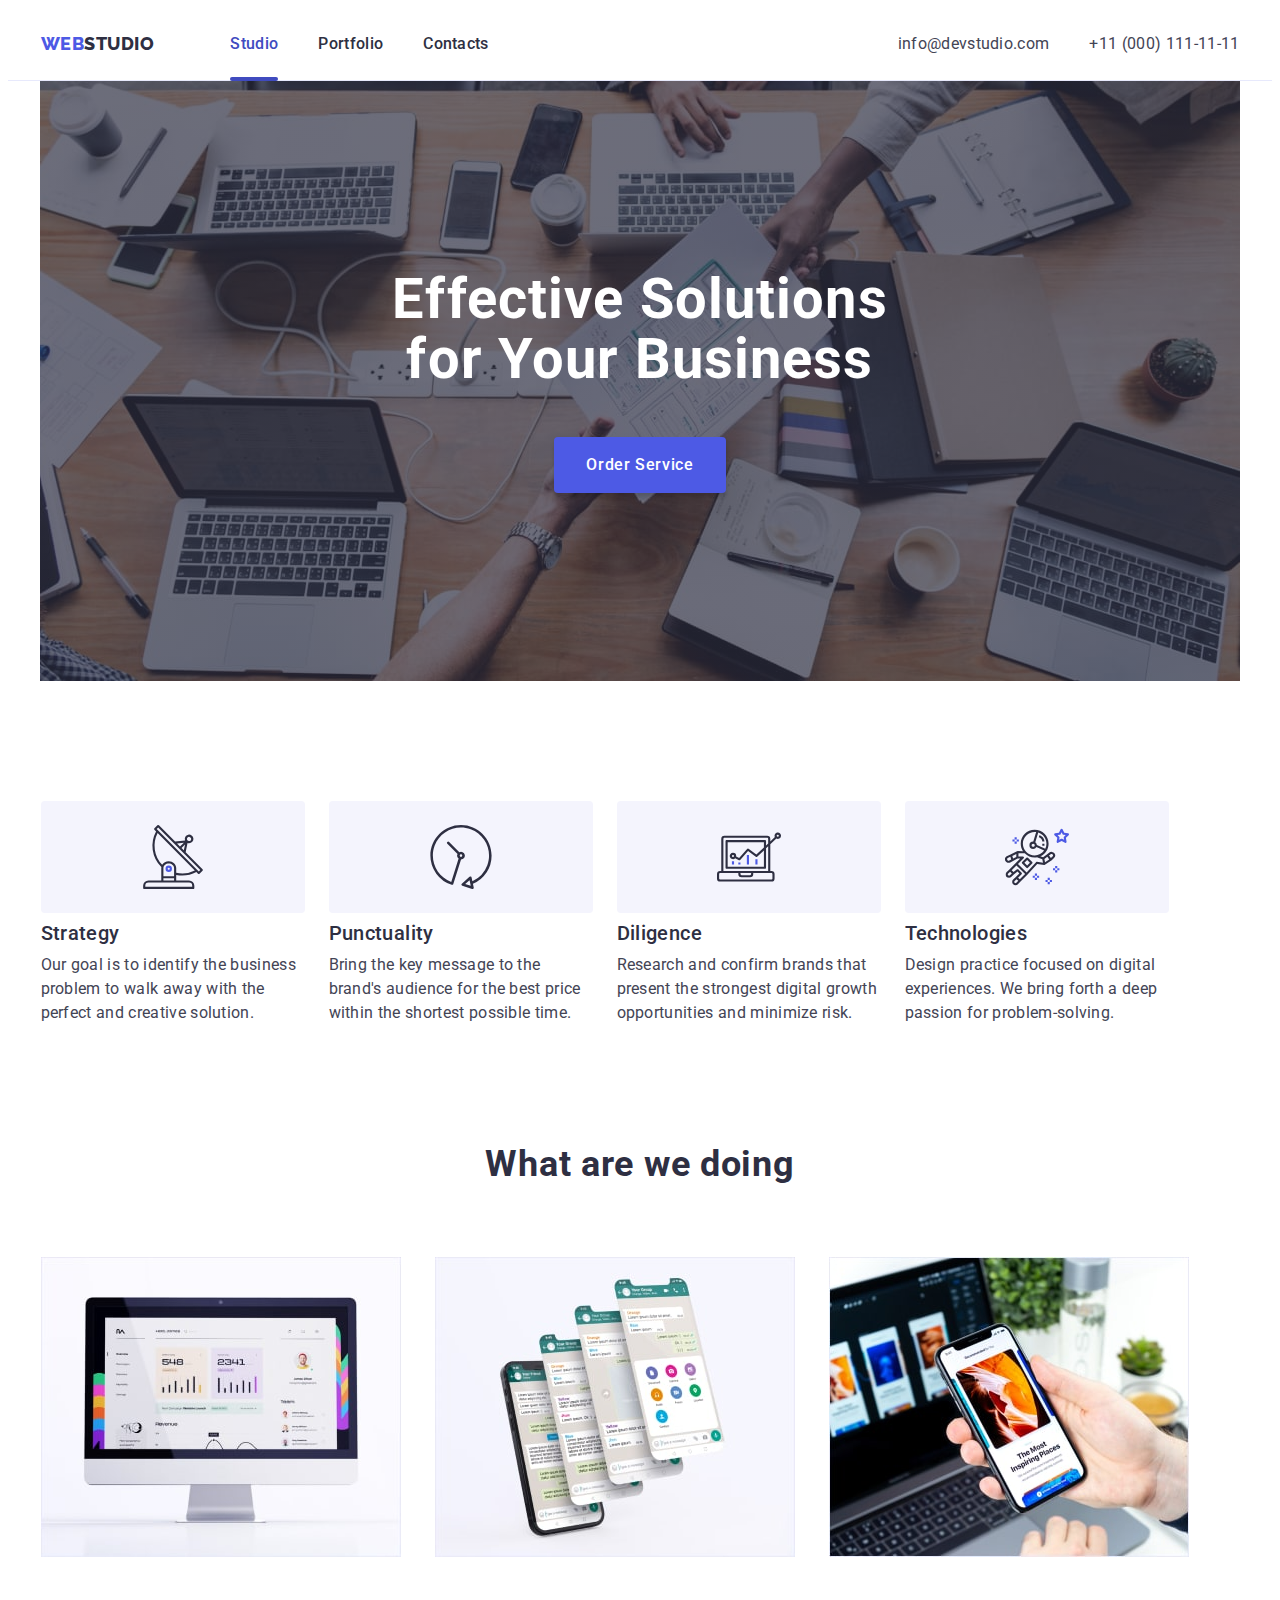
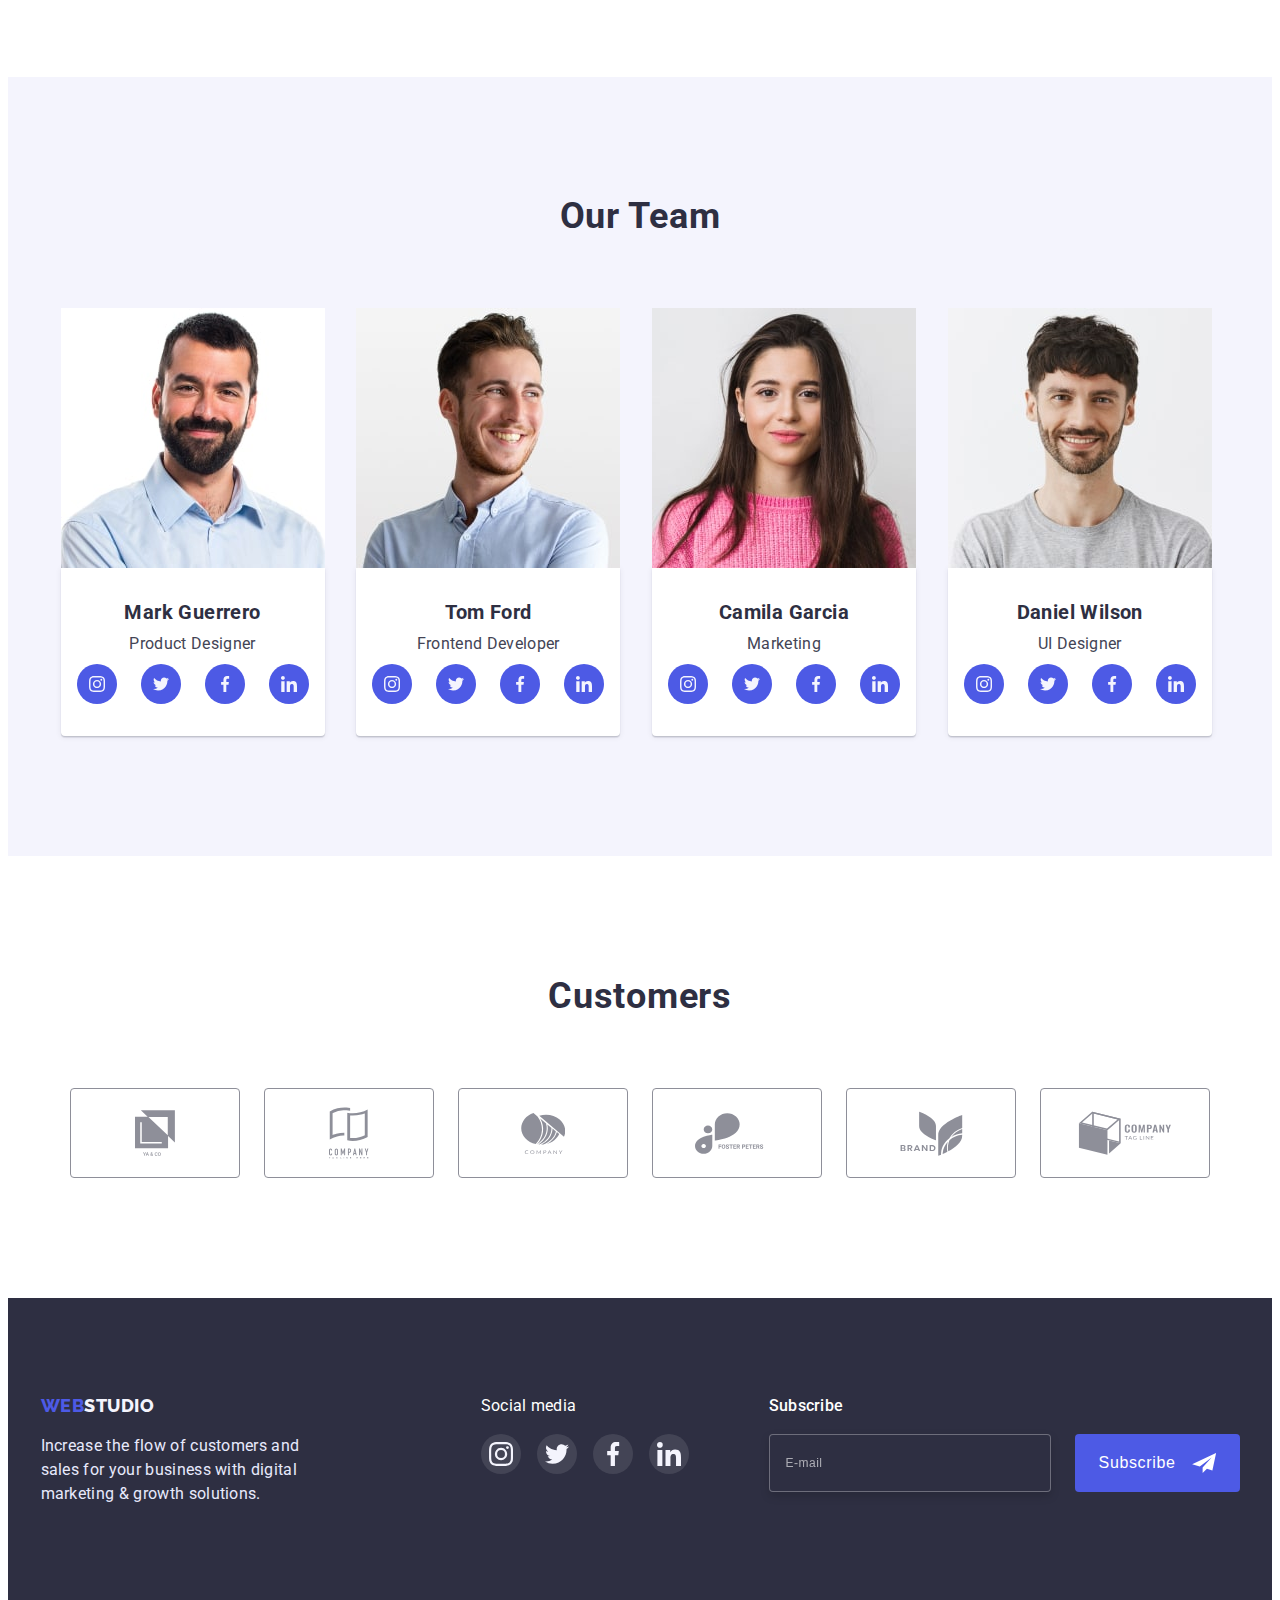
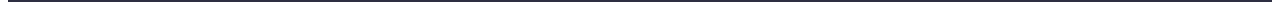
==== commit be711736: "HW-7.5" ====
--- a/index.html
+++ b/index.html
@@ -1,4 +1,4 @@
-<!DOCTYPE html>
+<!DOCTYPE html> 
 <html lang="en">  
 <head> 
     <meta charset="UTF-8">
@@ -66,28 +66,28 @@
         <ul class="mobile-menu-media list">
             <li class="mobile-menu-media-item">
                 <a href="" class="mobile-menu-media-link">
-                    <svg сlass="mobile-menu-media-svg" width="24" height="24">
+                    <svg width="24" height="24">
                         <use href="./images/sprite.svg#instagram"></use>
                     </svg>
                 </a>
             </li>
             <li class="mobile-menu-media-item">
                 <a href="" class="mobile-menu-media-link">
-                    <svg сlass="mobile-menu-media-svg" width="24" height="24">
+                    <svg width="24" height="24">
                         <use href="./images/sprite.svg#twitter"></use>
                     </svg>
                 </a>
             </li>
             <li class="mobile-menu-media-item">
                 <a href="" class="mobile-menu-media-link">
-                    <svg сlass="mobile-menu-media-svg" width="24" height="24">
+                    <svg width="24" height="24">
                         <use href="./images/sprite.svg#facebook"></use>
                     </svg>
                 </a>
             </li>
             <li class="mobile-menu-media-item">
                 <a href="" class="mobile-menu-media-link">
-                    <svg сlass="mobile-menu-media-svg" width="24" height="24">
+                    <svg width="24" height="24">
                         <use href="./images/sprite.svg#linkedin"></use>
                     </svg>
                 </a>
@@ -203,9 +203,27 @@
             <div class="container">
             <h2 class="services-title">What are we doing</h2>
             <ul class="services-item list">
-                <li class="services-portfolio-item-img"><img src="./images/what-are-we-doing_1.jpg" alt="on the computer" width="360" height="300"></li>
-                <li class="services-portfolio-item-img"><img src="./images/what-are-we-doing_2.jpg" alt="different topics" width="360" height="300"></li>
-                <li class="services-portfolio-item-img"><img src="./images/what-are-we-doing_3.jpg" alt="different possibilities" width="360" height="300"></li>
+                <li class="services-portfolio-item-img">
+                    <img
+                    srcset="./images/adaptive-img/what-are-we-doing_1-min.jpg 1x, ./images/adaptive-img/what-are-we-doing_1_x2-min.jpg 2x"
+                    src="./images/adaptive-img/what-are-we-doing_1-min.jpg" 
+                    alt="on the computer" 
+                    width="360" height="300">
+                </li>
+                <li class="services-portfolio-item-img">
+                    <img
+                    srcset="./images/adaptive-img/what-are-we-doing_2-min.jpg 1x, ./images/adaptive-img/what-are-we-doing_2_x2-min.jpg 2x"
+                    src="./images/adaptive-img/what-are-we-doing_2-min.jpg" 
+                    alt="different topics" 
+                    width="360" height="300">
+                </li>
+                <li class="services-portfolio-item-img">
+                    <img
+                    srcset="./images/adaptive-img/what-are-we-doing_3-min.jpg 1x, ./images/adaptive-img/what-are-we-doing_3_x2-min.jpg 2x"
+                    src="./images/adaptive-img/what-are-we-doing_3-min.jpg" 
+                    alt="different possibilities" 
+                    width="360" height="300">
+                </li>
             </ul>
             </div>
         </section>
@@ -217,8 +235,9 @@
             <h2 class="feature-title">Our Team</h2>
             <ul class="feature-list list">
                 <li class="feature-item">
-                <img 
-                src="./images/avatar-1.jpg" 
+                <img
+                srcset="./images/adaptive-img/avatar-1-min.jpg 1x, ./images/adaptive-img/avatar-1_x2-min.jpg 2x"
+                src="./images/adaptive-img/avatar-1-min.jpg" 
                 alt="Mark Guerrero"
                 width="264" height="260">
                 <div class="feature-card-content-item">
@@ -258,8 +277,9 @@
                 </li>
 
                 <li class="feature-item">
-                <img 
-                src="./images/avatar-2.jpg" 
+                <img
+                srcset="./images/adaptive-img/avatar-2-min.jpg 1x, ./images/adaptive-img/avatar-2_x2-min.jpg 2x"
+                src="./images/adaptive-img/avatar-2-min.jpg" 
                 alt="Tom Ford"
                 width="264" height="260">
                 <div class="feature-card-content-item">
@@ -299,8 +319,9 @@
                 </li>
 
                 <li class="feature-item">
-                <img 
-                src="./images/avatar-3.jpg" 
+                <img
+                srcset="./images/adaptive-img/avatar-3-min.jpg 1x, ./images/adaptive-img/avatar-3_x2-min.jpg 2x"
+                src="./images/adaptive-img/avatar-3-min.jpg" 
                 alt="Camila Garcia"
                 width="264" height="260">
                 <div class="feature-card-content-item">
@@ -340,8 +361,9 @@
                 </li>
 
                 <li class="feature-item">
-                <img 
-                src="./images/avatar-4.jpg" 
+                <img
+                srcset="./images/adaptive-img/avatar-4-min.jpg 1x, ./images/adaptive-img/avatar-4_x2-min.jpg 2x"
+                src="./images/adaptive-img/avatar-4-min.jpg" 
                 alt="Daniel Wilson"
                 width="264" height="260">
                 <div class="feature-card-content-item">
@@ -437,10 +459,10 @@
         <!--/Section Customers-->
     </main>
     <!--Footer-->
-    <!-- <footer class="footer">
+    <footer class="footer">
         <div class="container page-footer-container">
         <div class="footer-block">
-        <a href="./index.html" class="logo-footer logo-color-white link"><span class="logo logo-color-blue link">Web</span>Studio</a>
+        <a href="./index.html" class="logo-footer logo-color-white logo-footer-center link"><span class="logo logo-color-blue link">Web</span>Studio</a>
         <p class="footer-item">Increase the flow of customers and sales for your business with digital marketing & growth solutions.</p>
         </div>
             <div class="footer-media-sbscribe">
@@ -487,16 +509,17 @@
                     required
                     title="ivan33@mail.com"
                     placeholder="E-mail">
-                    <button type="submit" class="footer-subscribe-btn">Subscribe
-                        <svg class="footer-subscribe-svg" width="24" height="20">
-                            <use href="./images/sprite.svg#subscribe"></use>
-                        </svg>
-                    </button>
+                
+                <button type="submit" class="footer-subscribe-btn">Subscribe
+                    <svg class="footer-subscribe-svg" width="24" height="20">
+                        <use href="./images/sprite.svg#subscribe"></use>
+                    </svg>
+                </button>
                 </span>
             </form>
     </div>
 </div>
-    </footer> -->
+    </footer>
     <!--/Footer-->
 
     <script src="./js/mobile-menu.js"></script>
--- a/css/styles.css
+++ b/css/styles.css
@@ -87,6 +87,55 @@
     overflow: hidden;
 }
 
+/*-----------------Adaptive-IMG--------------------*/
+/*-----------------HERO-IMG--------------------*/
+@media screen and (min-width: 480px) {
+    .hero {
+        background-image: linear-gradient(rgba(46, 47, 66, 0.7), rgba(46, 47, 66, 0.7)),
+    url(../images/adaptive-img/people-office_mobile-min.jpg);
+    }
+}
+@media screen and (min-device-pixel-ratio: 2) and (max-width: 767px),
+       screen and (min-resolution: 192dpi) and (max-width: 767px),
+       screen and (min-resolution: 2dppx) and (max-width: 767px) {
+    .hero {
+        background-image: linear-gradient(rgba(46, 47, 66, 0.7), rgba(46, 47, 66, 0.7)),
+    url(../images/adaptive-img/people-office_mobile_x2-min.jpg);
+    }
+}
+
+@media screen and (min-width: 768px) {
+    .hero {
+        background-image: linear-gradient(rgba(46, 47, 66, 0.7), rgba(46, 47, 66, 0.7)),
+    url(../images/adaptive-img/people-office_tablet-min.jpg);
+    }
+}
+@media screen and (min-device-pixel-ratio: 2) and (max-width: 1199px),
+       screen and (min-resolution: 192dpi) and (max-width: 1199px),
+       screen and (min-resolution: 2dppx) and (max-width: 1199px) {
+    .hero {
+        background-image: linear-gradient(rgba(46, 47, 66, 0.7), rgba(46, 47, 66, 0.7)),
+    url(../images/adaptive-img/people-office_tablet_x2-min.jpg);
+    }
+}
+
+@media screen and (min-width: 1200px) {
+    .hero {
+        background-image: linear-gradient(rgba(46, 47, 66, 0.7), rgba(46, 47, 66, 0.7)),
+    url(../images/adaptive-img/people-office_desctop-min.jpg);
+    }
+}
+@media screen and (min-device-pixel-ratio: 2) and (max-width: 1440px),
+       screen and (min-resolution: 192dpi) and (max-width: 1440px),
+       screen and (min-resolution: 2dppx) and (max-width: 1440px) {
+    .hero {
+        background-image: linear-gradient(rgba(46, 47, 66, 0.7), rgba(46, 47, 66, 0.7)),
+    url(../images/adaptive-img/people-office_desctop_x2-min.jpg);
+    }
+}
+/*-----------------HERO-IMG--------------------*/
+/*-----------------Adaptive-IMG--------------------*/
+
 /*-----------------Header--------------------*/
 .header {
     margin: 0 auto;
@@ -451,7 +500,8 @@
 .feature-list {
 }
 .feature-item {
-    flex-basis: calc((100% - 72px) / 4);
+     flex-basis: calc((100% - 112px) / 4); 
+                /*calc((100% - 72px) / 4); */
 }
 .feature-title-2 {
     font-size: 20px;
@@ -529,11 +579,13 @@
     height: 88px;
     fill: var(--client-list);
     transition: border-color var(--transition-duration) var(--trsition-function), 
-                fill var(--transition-duration) var(--trsition-function);
+                color var(--transition-duration) var(--trsition-function);
 }   
 .client-list-link:hover,:focus {
     border-color: var(--hover-color);
-    /* color: var(--hover-color); */
+    background: none;
+    box-shadow: none;
+    color: var(--hover-color);
     fill: var(--hover-color);
 }
 .client-list-icon {
@@ -541,6 +593,109 @@
 }
 /*-----------------Section Customers-------------------*/
 
+/*-----------------Footer--------------------*/
+.footer {
+    margin: 0 auto;
+    background: var(--secondary-title-color);
+}
+.page-footer-container {
+    
+}
+.footer-block {
+    width: 264px;
+}
+.footer-item {
+    font-size: 16px;
+    line-height: 1.5;
+    letter-spacing: 0.02em;
+    color: var(--footer-item-background);
+    margin-top: var(--margin-footer-item);
+}
+.footer-media-sbscribe {
+    
+}
+.footer-icon-title {
+    font-size: 16px;
+    line-height: 24px;
+    letter-spacing: 0.02em;
+    color: var(--main-title-color);
+    margin-bottom: var(--margin-footer-item);
+}
+.footer-list {
+    display: flex;
+    gap: 16px;
+}
+.footer-list-link {
+    display: flex;
+    justify-content: center;
+    align-items: center;
+    border-radius: var(--border-radius);
+    background: var(--footer-list);
+    width: 40px;
+    height: 40px;
+    fill: var(--footer-item-color);
+    transition: background-color var(--transition-duration) var(--trsition-function);
+}
+.footer-list-link:hover,:focus {
+    background-color: var(--footer-list-link);
+}
+.footer-subscribe-inline {
+    
+}
+.footer-form-subtitle {
+    font-weight: 500;
+    font-size: 16px;
+    line-height: 24px;
+    letter-spacing: 0.02em;
+    color: var(--main-title-color);
+    margin-bottom: 16px;
+}
+.footer-subscribe-form-input {
+    border: 1px solid var(--footer-subscribe-input);
+    border-radius: 4px;
+    background: var(--secondary-title-color);
+    padding: 8px 0 8px 16px;
+    font-size: 12px;
+    height: 40px;
+    filter: var(--subscribe-form-input-filter);
+    color: #FFFFFF;
+}
+.footer-subscribe-form-input:focus {
+    background: var(--secondary-title-color);
+    border: 1px solid var(--footer-subscribe-input);
+    box-shadow: none;
+    outline: none;
+    filter: var(--subscribe-form-input-filter);
+}
+.footer-subscribe-form-input::placeholder {
+    font-size: 12px;
+    line-height: 24px;
+    letter-spacing: 0.04em;
+    color: var(--footer-subscribe-color);
+}
+.footer-subscribe-btn {
+    display: flex;
+    align-items: center;
+    justify-content: center;
+    padding: 8px 24px;
+    border-radius: var(--btn-radius);
+    border: none;
+    font-weight: 500;
+    font-size: 16px;
+    line-height: 24px;
+    letter-spacing: 0.04em;
+    color: var(--main-title-color);
+    background: var(--button-color-portfolio);
+    transition: background-color var(--transition-duration) var(--trsition-function);
+    gap: 16px;
+}
+.footer-subscribe-btn:hover,:focus {
+    background-color: var(--hover-color);
+}
+/*-----------------Footer--------------------*/
+
+
+/*--------------------------------goit-markup-hw-06-------------------------------------*/
 /* .header {
     max-width: 1440px;
     margin: 0 auto;
@@ -852,7 +1007,7 @@
 } */
 /*-----------------Footer--------------------*/
 
-.footer {
+/* .footer {
     max-width: 1440px;
     margin: 0 auto;
     background: var(--secondary-title-color);
@@ -955,11 +1110,11 @@
 }
 .footer-subscribe-btn:hover,:focus {
     background-color: var(--hover-color);
-}
+} */
 
 /*-----------------Potfolio Section--------------------*/
 
-.portfolio {
+/* .portfolio {
     padding: 96px 0 var(--section-pading);
 }
 .btn-list{
@@ -1047,7 +1202,7 @@
 .portfolio-card:hover .overlay, 
 .portfolio-card:focus .overlay {
     transform: translate(0, 0);
-}
+} */
     /*-----------------Modal Window--------------------*/
     /* .backdrop {
         position: fixed;
@@ -1242,4 +1397,5 @@
 }
 .modal-form-submit:hover,:focus {
     background-color: var(--hover-color);
-} */+} */
+/*--------------------------------goit-markup-hw-06-------------------------------------*/--- a/css/mobile.css
+++ b/css/mobile.css
@@ -1,5 +1,5 @@
 /*-----------------Mobile Menu--------------------*/
-.mobile-menu {
+.mobile-menu { 
     position: fixed;
     top: 0;
     left: 0;
@@ -118,14 +118,14 @@
 .mobile-menu-media-link:hover {
     background-color: var(--hover-color);
 }
-.mobile-menu-media-svg {
-
-}
 /*-----------------Social media--------------------*/
 /*-----------------Mobile Menu--------------------*/
 
 /*--------------------------------Min-Width MOBILE-------------------------------------*/
 @media screen and (min-width: 320px) {
+    .container {
+        max-width: 428px;
+    }
     .mobile-menu-contact-tel {
         font-weight: 600;
         font-size: 29px;
@@ -139,6 +139,9 @@
         gap: 40px;
         padding-top: 40px;
     }
+    .feature-list {
+        justify-content: center;
+    }
 }
 @media screen and (min-width: 380px) {
     .mobile-menu-contact-tel {
@@ -148,21 +151,16 @@
         gap: 56px;
     }
 }
-@media screen and (min-width: 480px) {
+/* @media screen and (min-width: 480px) {
     .container {
         max-width: 428px;
     }
-    .feature-list {
-        justify-content: center;
-        gap: 72px;
-    }
-}
+} */
 /*--------------------------------Min-Width MOBILE-------------------------------------*/
 
 /*--------------------------------Max-Width DESCTOP-------------------------------------*/
 @media screen and (max-width: 1440px) {
     /*-----------------Header--------------------*/
-    
     .page-header-container {
         justify-content: space-between;
     }
@@ -234,11 +232,11 @@
         line-height: 1.5;
         letter-spacing: 0.02em;
         color: var(--accent-color);
-    } 
+    }
     /*-----------------About--------------------*/
     
     /*-----------------Srevices--------------------*/
-    }
+    
     .services {
         display: block;
         padding-bottom: var(--section-pading);
@@ -257,7 +255,8 @@
         
     }
     .services-portfolio-item-img {
-        flex-basis: calc((100% - 48px) / 3);
+        flex-basis: calc((100% - 88px) / 3);
+                /* calc((100% - 48px) / 3); */
     }   
     /*-----------------Srevices--------------------*/
 
@@ -267,8 +266,11 @@
     }
     .feature-list {
         display: flex;
-        row-gap: var(--card-set-gap);
-    }
+        gap: var(--card-set-gap);
+    }
+   .feature-card-content-item {
+        width: 264px;
+   }
     /*-----------------Feature--------------------*/
 
     /*-----------------Section Customers-------------------*/
@@ -276,4 +278,29 @@
     padding: 120px 0;
     } 
     /*-----------------Section Customers-------------------*/
-    /*--------------------------------Max-Width DESCTOP-------------------------------------*/+
+    /*-----------------Footer--------------------*/
+    .footer {
+        padding: 96px 0;
+    }
+    .page-footer-container {
+        display: flex;
+        justify-content: space-between;
+    }
+    .footer-media-sbscribe {
+        display: flex;
+        gap: 80px;
+    }
+    .footer-subscribe-inline {
+        display: flex;
+        gap: 24px;
+    }
+    .footer-subscribe-form-input {
+        width: 264px;
+    }
+    .footer-subscribe-btn {
+        
+    }
+}
+/*-----------------Footer--------------------*/
+    /*--------------------------------Max-Width DESCTOP-------------------------------------*/
--- a/css/tablet.css
+++ b/css/tablet.css
@@ -1,6 +1,6 @@
 /*--------------------------------Min-Width TABLET-------------------------------------*/
 @media screen and (min-width: 768px) { 
-    .container {
+    .container { 
         max-width: 767px;
     }
     .mobile-menu {
@@ -105,7 +105,7 @@
 .services-portfolio-item-img {
     display: none;
 }
-}
+
 /*-----------------Srevices--------------------*/
 
 /*-----------------Feature--------------------*/
@@ -125,4 +125,50 @@
     padding: 96px 0;
 }
 /*-----------------Section Customers-------------------*/
-/*----------------------------------Max-Width TABLET-----------------------------------*/+
+/*-----------------Footer--------------------*/
+.footer {
+    padding: 100px 0;
+}
+.page-footer-container {
+    display: flex;
+    flex-direction: column;
+    justify-content: center;
+    align-items: center;
+}
+.footer-block {
+    margin-bottom: 72px;
+}
+.logo-footer-center {
+    display: flex;
+    justify-content: center;
+}
+.footer-icon {
+    margin-bottom: 72px;
+}
+.footer-list {
+    display: flex;
+    justify-content: center;
+}
+.footer-media-sbscribe {
+    display: block;
+    text-align: center;
+}
+.footer-subscribe-form {
+    width: 100%;
+    align-items: center;
+}
+.footer-subscribe-inline {
+    display: flex;
+    flex-direction: column;
+    align-items: center;
+}
+.footer-subscribe-form-input {
+    max-width: 398px;
+}
+.footer-subscribe-btn {
+    width: 165px;
+}
+}
+/*-----------------Footer--------------------*/
+/*----------------------------------Max-Width TABLET-----------------------------------*/
--- a/css/desctop.css
+++ b/css/desctop.css
@@ -15,6 +15,9 @@
 .about-item-title {
     margin: var(--margine-about-feature-footer-portfolio-title) 0;
 }
+.about-item-list {
+    max-width: 264px;
+}
 .about-item::before {
     display: block;
 }
@@ -22,26 +25,25 @@
     display: flex;
 }
 .feature-list {
-        flex-wrap: nowrap;
-        
+    flex-wrap: nowrap;
 }
 }
 /*--------------------------------Min-Width DESCTOP-------------------------------------*/
 
 /*--------------------------------Max-Width MOBILE-------------------------------------*/
+@media screen and (max-width: 767px) {
 /*-----------------Header--------------------*/
-@media screen and (max-width: 767px) {
     .section {
         padding: 96px 0;
+    }
+    .header {
+        padding: 24px 0;
     }
     .header-list {
         display: none;
     }
     .header-list-address {
         display: none;
-    }
-    .header {
-        padding: 24px 0;
     }
     .page-header-container {
         justify-content: space-between;
@@ -69,13 +71,19 @@
     left: 130px;
     top: 264px; */
 }
+
+/*-----------------Modal Window--------------------*/
+.modal {
+    width: 392px
+}
+/*-----------------Modal Window--------------------*/
 /*-----------------Hero--------------------*/
 
 /*-----------------About--------------------*/
 .about-list {
     display: block;
 }
-.about-item {
+.about-item:not(:last-child) {
     margin-bottom: 72px;
 }
 .about-item::before {
@@ -109,7 +117,7 @@
 .services-portfolio-item-img {
     display: none;
 }
-}
+
 /*-----------------Srevices--------------------*/
 
 /*-----------------Feature--------------------*/
@@ -141,4 +149,47 @@
     padding: 96px 0;
 }
 /*-----------------Section Customers-------------------*/
-/*--------------------------------Max-Width MOBILE-------------------------------------*/+
+/*-----------------Footer--------------------*/
+.footer {
+    padding: 96px 0;
+}
+.page-footer-container {
+    display: flex;
+    flex-direction: column;
+}
+.footer-block {
+    margin-bottom: 72px;
+}
+.logo-footer-center {
+    display: flex;
+    justify-content: center;
+}
+/* .footer-media-sbscribe {
+    display: block;
+} */
+.footer-icon {
+    margin-bottom: 72px;
+}
+.footer-list {
+    display: flex;
+    justify-content: center;
+}
+.footer-subscribe-form {
+    width: 100%;
+    align-items: center;
+}
+.footer-subscribe-inline {
+    display: flex;
+    flex-direction: column;
+    align-items: center;
+}
+.footer-subscribe-form-input {
+    max-width: 398px;
+}
+.footer-subscribe-btn {
+    width: 165px;
+}
+}
+/*-----------------Footer--------------------*/
+/*--------------------------------Max-Width MOBILE-------------------------------------*/
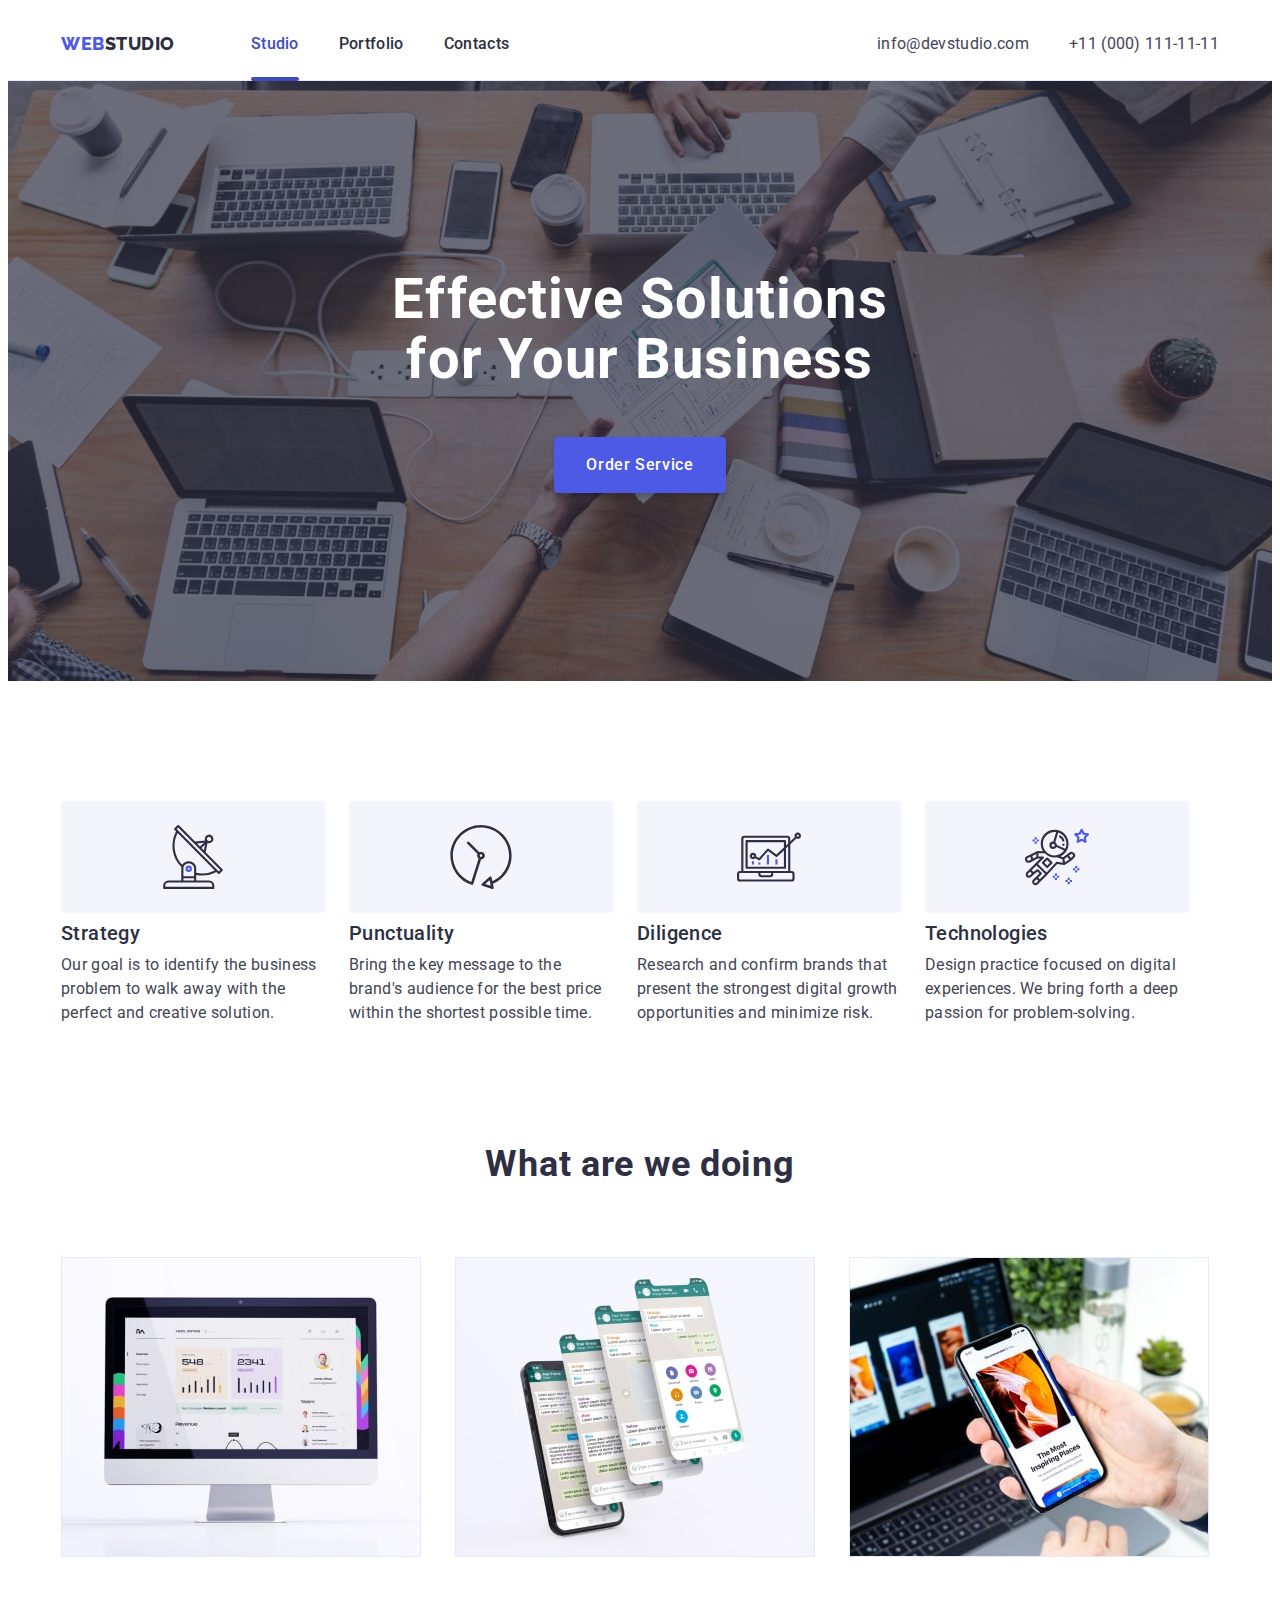
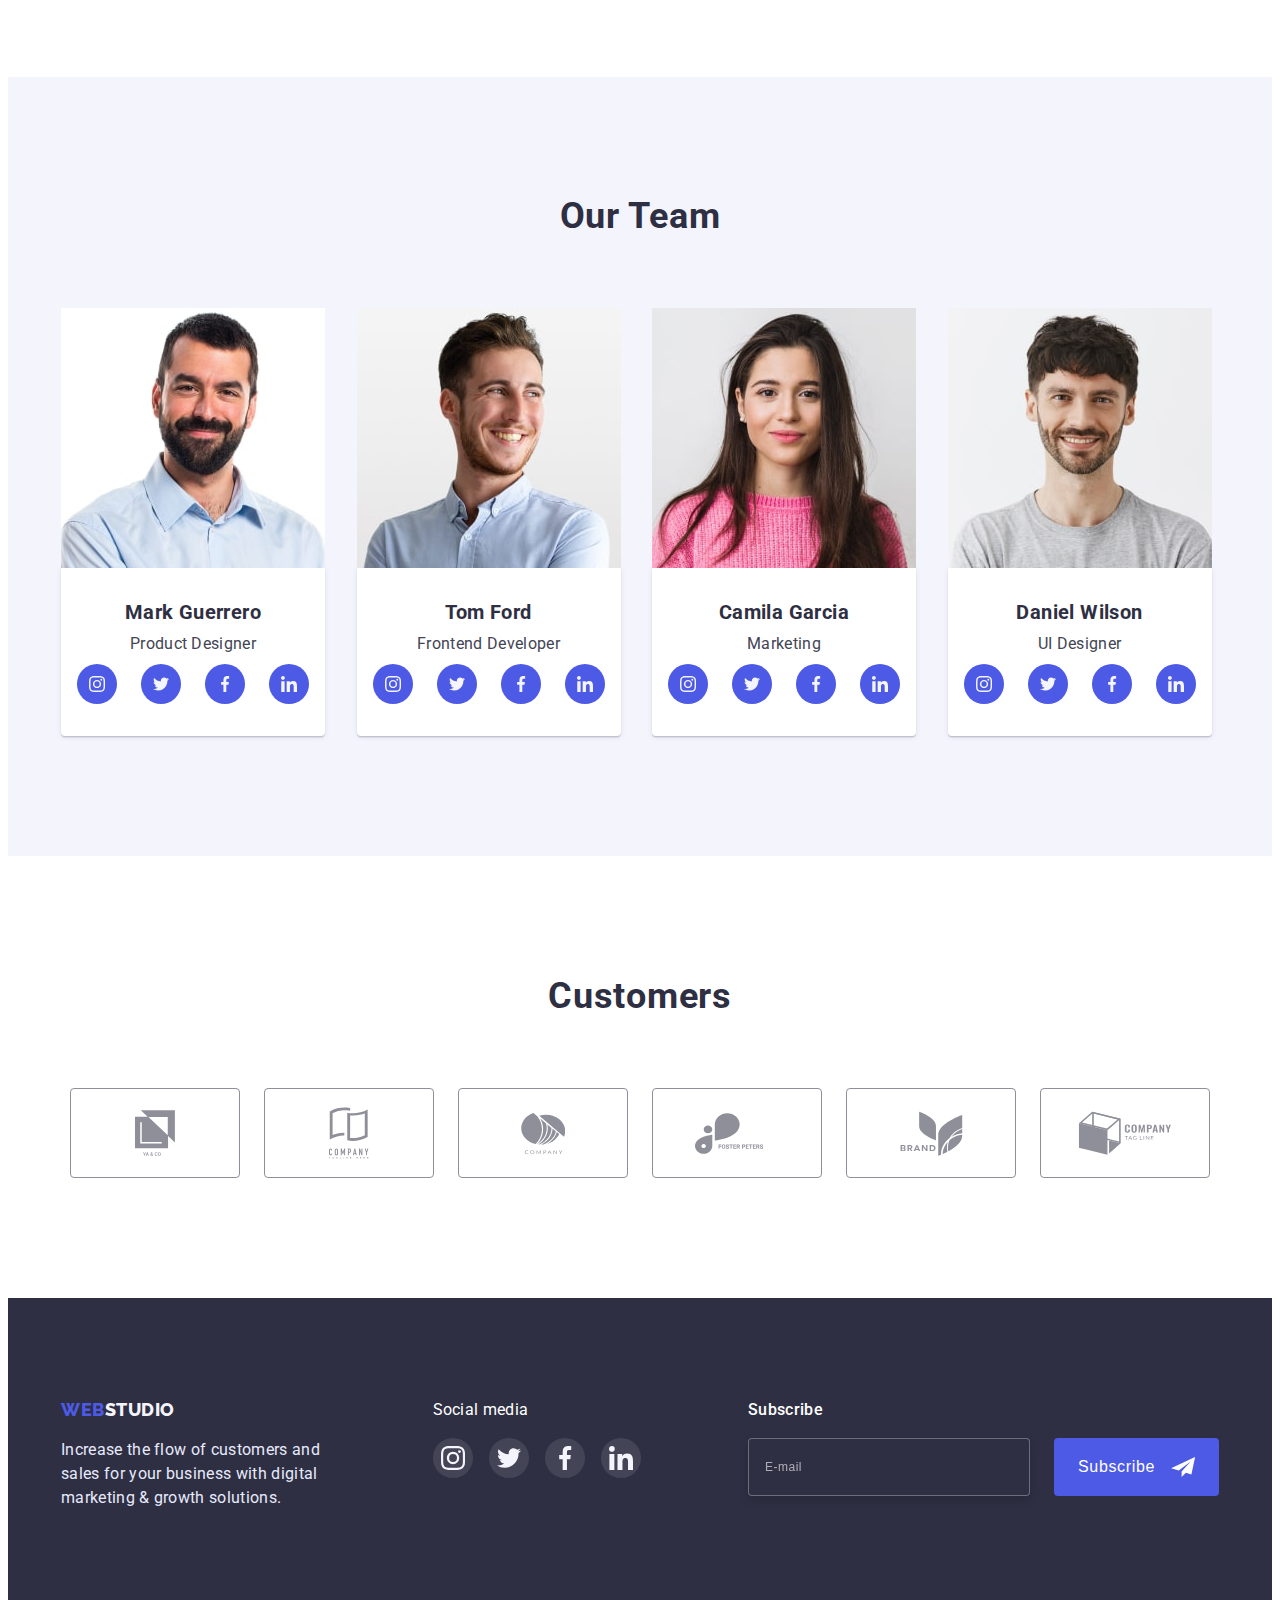
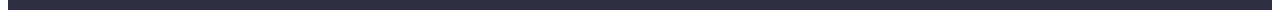
==== commit 82c81f62: "HW-7.6" ====
--- a/index.html
+++ b/index.html
@@ -39,7 +39,7 @@
     </button>
     <div class="mobile-menu js-menu-container" >
         <div class="container mobile-menu-container">
-        <button class="mobile-close-burger js-close-menu">
+        <button type="button" class="mobile-close-burger js-close-menu">
             <svg class="mobile-close-burger-icon" width="8" height="8">
                 <use href="./images/sprite.svg#close-modal"></use>
             </svg>
@@ -465,7 +465,7 @@
         <a href="./index.html" class="logo-footer logo-color-white logo-footer-center link"><span class="logo logo-color-blue link">Web</span>Studio</a>
         <p class="footer-item">Increase the flow of customers and sales for your business with digital marketing & growth solutions.</p>
         </div>
-            <div class="footer-media-sbscribe">
+            <!-- <div class="footer-media-subscribe"> -->
             <div class="footer-icon">
                 <p class="footer-icon-title">Social media</p>
                 <ul class="footer-list list">
@@ -517,7 +517,7 @@
                 </button>
                 </span>
             </form>
-    </div>
+    <!-- </div> -->
 </div>
     </footer>
     <!--/Footer-->
--- a/css/styles.css
+++ b/css/styles.css
@@ -500,8 +500,7 @@
 .feature-list {
 }
 .feature-item {
-     flex-basis: calc((100% - 112px) / 4); 
-                /*calc((100% - 72px) / 4); */
+     flex-basis: calc((100% - 72px) / 4);
 }
 .feature-title-2 {
     font-size: 20px;
@@ -1113,8 +1112,7 @@
 } */
 
 /*-----------------Potfolio Section--------------------*/
-
-/* .portfolio {
+.portfolio {
     padding: 96px 0 var(--section-pading);
 }
 .btn-list{
@@ -1202,7 +1200,9 @@
 .portfolio-card:hover .overlay, 
 .portfolio-card:focus .overlay {
     transform: translate(0, 0);
-} */
+}
+/*-----------------Potfolio Section--------------------*/
+
     /*-----------------Modal Window--------------------*/
     /* .backdrop {
         position: fixed;
--- a/css/mobile.css
+++ b/css/mobile.css
@@ -5,13 +5,14 @@
     left: 0;
     width: 100vw;
     height: 100vh;
-    max-height: 796px;
+    /* max-height: 796px; */
+    height: 100%;
     background-color: var(--main-title-color);
     z-index: 999;
     transform: translateX(100%);
     transition: transform 250ms ease-in-out;
     box-shadow: 0 0 0 100vmax rgba(0, 0, 0, 0.5);   /*no-backdorp */
-    overflow-y: scroll;
+    /* overflow-y: scroll; */
     opacity: 0;
   }
   .mobile-menu.is-open {
@@ -29,7 +30,7 @@
     /* line-height: 0; */
 }
 .mobile-open-burger-icon {
-    /* display: block; */
+
 }
 .mobile-menu-container {
     position: relative;
@@ -59,7 +60,7 @@
     display: flex;
     flex-direction: column;
     gap: 40px;
-    padding-bottom: 284px;
+    margin-bottom: 284px;
 }
 .mobile-menu-item {
     
@@ -91,7 +92,7 @@
 
 .mobile-menu-contact-mail {
     font-weight: 500;
-    font-size: 20px;    
+    font-size: 20px;   
     line-height: 24px;
     letter-spacing: 0.02em;
     color: #434455;
@@ -136,8 +137,8 @@
     }
     .mobile-menu-media {
         display: flex;
-        gap: 40px;
-        padding-top: 40px;
+        gap: 35px;
+        margin-top: 40px;
     }
     .feature-list {
         justify-content: center;
@@ -149,158 +150,6 @@
     }
     .mobile-menu-media {
         gap: 56px;
-    }
+    } 
 }
-/* @media screen and (min-width: 480px) {
-    .container {
-        max-width: 428px;
-    }
-} */
 /*--------------------------------Min-Width MOBILE-------------------------------------*/
-
-/*--------------------------------Max-Width DESCTOP-------------------------------------*/
-@media screen and (max-width: 1440px) {
-    /*-----------------Header--------------------*/
-    .page-header-container {
-        justify-content: space-between;
-    }
-    .header-navigation {
-        display: flex;
-        gap: 76px;
-    }
-    .header-address {
-        padding: 0;
-    }
-    .header-list-address {
-        display: flex;  
-        gap: 40px;
-    }
-    /*-----------------Header--------------------*/
-    
-    /*-----------------Hero--------------------*/
-    .hero {
-        margin: 0 auto;
-        max-width: 1200px;
-        padding: 188px 0;
-    }
-    .hero-title {
-        font-size: 56px;
-        line-height: 60px;
-        letter-spacing: 0.02em;
-        color: var(--main-title-color);
-        width: 496px;
-        margin: 0 auto 48px;
-    }
-    /*-----------------Hero--------------------*/
-    
-    /*-----------------About--------------------*/
-    .about-list {
-        display: flex;
-        gap: var(--card-set-gap);
-    }
-    .about-item {
-        
-    }
-    .about-item::before {
-        content: '';
-        display: block;
-        width: 264px;
-        height: 112px;
-        background-repeat: no-repeat;
-        background-position: center center;
-        background-color: var(--footer-item-color);
-        border-radius: var(--btn-radius);
-    }
-    .about-item:nth-child(1)::before {
-        background-image: url('../images/antenna.svg');
-    }
-    .about-item:nth-child(2)::before {
-        background-image: url('../images/vector.svg');
-    }
-    .about-item:nth-child(3)::before {
-        background-image: url('../images/diagram.svg');
-    }
-    .about-item:nth-child(4)::before {
-        background-image: url('../images/astronaut.svg');
-    }
-    .about-item-title {
-        font-weight: 500;
-        font-size: 20px;
-        line-height: 1.2;
-    }
-    .about-item-list {
-        line-height: 1.5;
-        letter-spacing: 0.02em;
-        color: var(--accent-color);
-    }
-    /*-----------------About--------------------*/
-    
-    /*-----------------Srevices--------------------*/
-    
-    .services {
-        display: block;
-        padding-bottom: var(--section-pading);
-    }
-    .services-title {
-        font-size: 36px;
-        line-height: 1.1;
-        text-align: center;
-        letter-spacing: 0.02em;
-        color: var(--secondary-title-color);
-        margin-bottom: var(--margine-services-feature-title-portfolio-btn-list);
-    }
-    .services-item {
-        display: flex;
-        gap: var(--card-set-gap);
-        
-    }
-    .services-portfolio-item-img {
-        flex-basis: calc((100% - 88px) / 3);
-                /* calc((100% - 48px) / 3); */
-    }   
-    /*-----------------Srevices--------------------*/
-
-    /*-----------------Feature--------------------*/
-    .feature {
-
-    }
-    .feature-list {
-        display: flex;
-        gap: var(--card-set-gap);
-    }
-   .feature-card-content-item {
-        width: 264px;
-   }
-    /*-----------------Feature--------------------*/
-
-    /*-----------------Section Customers-------------------*/
-    .customers {
-    padding: 120px 0;
-    } 
-    /*-----------------Section Customers-------------------*/
-
-    /*-----------------Footer--------------------*/
-    .footer {
-        padding: 96px 0;
-    }
-    .page-footer-container {
-        display: flex;
-        justify-content: space-between;
-    }
-    .footer-media-sbscribe {
-        display: flex;
-        gap: 80px;
-    }
-    .footer-subscribe-inline {
-        display: flex;
-        gap: 24px;
-    }
-    .footer-subscribe-form-input {
-        width: 264px;
-    }
-    .footer-subscribe-btn {
-        
-    }
-}
-/*-----------------Footer--------------------*/
-    /*--------------------------------Max-Width DESCTOP-------------------------------------*/
--- a/css/tablet.css
+++ b/css/tablet.css
@@ -30,11 +30,12 @@
         gap: 120px;
     }
     .header-address {
-        padding-left: 120px;
+        margin-left: 120px;
     }
+    .header-list-address li:nth-child(2) {
+        margin-top: 4px;
+      }
     .header-mail {
-        font-style: normal;
-        font-weight: 400;
         font-size: 12px;
         line-height: 16px;
         letter-spacing: 0.04em;
@@ -42,8 +43,6 @@
         transition: color var(--transition-duration) var(--trsition-function);
     }
     .header-tel {
-        font-style: normal;
-        font-weight: 400;
         font-size: 12px;
         line-height: 16px;
         letter-spacing: 0.04em;
@@ -128,43 +127,39 @@
 
 /*-----------------Footer--------------------*/
 .footer {
-    padding: 100px 0;
+    padding: 96px 0;
 }
 .page-footer-container {
     display: flex;
-    flex-direction: column;
-    justify-content: center;
-    align-items: center;
+    row-gap: 72px;
+    column-gap: 24px;
+    flex-wrap: wrap;
 }
 .footer-block {
-    margin-bottom: 72px;
+    margin-left: 108px;
 }
 .logo-footer-center {
-    display: flex;
-    justify-content: center;
+    
 }
 .footer-icon {
-    margin-bottom: 72px;
 }
 .footer-list {
-    display: flex;
-    justify-content: center;
+    
+    
 }
-.footer-media-sbscribe {
-    display: block;
-    text-align: center;
-}
+/* .footer-media-sbscribe {
+   
+} */
 .footer-subscribe-form {
-    width: 100%;
-    align-items: center;
+    margin-left: 108px;
 }
 .footer-subscribe-inline {
     display: flex;
-    flex-direction: column;
-    align-items: center;
+    gap: 24px;
 }
 .footer-subscribe-form-input {
-    max-width: 398px;
+    width: 264px;
+    
 }
 .footer-subscribe-btn {
     width: 165px;
--- a/css/desctop.css
+++ b/css/desctop.css
@@ -1,7 +1,7 @@
 /*--------------------------------Min-Width DESCTOP-------------------------------------*/
 @media screen and (min-width: 1200px) {
 .container {
-    max-width: 1199px;
+    max-width: 1158px;
 }
 .mobile-menu {
     display: none;
@@ -27,8 +27,200 @@
 .feature-list {
     flex-wrap: nowrap;
 }
-}
+ /*-----------------Header--------------------*/
+ .page-header-container {
+    justify-content: space-between;
+}
+.header-navigation {
+    display: flex;
+    gap: 76px;
+}
+.header-address {
+    padding: 0;
+}
+.header-list-address {
+    display: flex;  
+    gap: 40px;
+}
+/*-----------------Header--------------------*/
+
+/*-----------------Hero--------------------*/
+.hero {
+    margin: 0 auto;
+    max-width: 1440px;
+    padding: 188px 0;
+}
+.hero-title {
+    font-size: 56px;
+    line-height: 60px;
+    letter-spacing: 0.02em;
+    color: var(--main-title-color);
+    width: 496px;
+    margin: 0 auto 48px;
+}
+/*-----------------Hero--------------------*/
+
+/*-----------------About--------------------*/
+.about-list {
+    display: flex;
+    gap: var(--card-set-gap);
+}
+.about-item {
+    
+}
+.about-item::before {
+    content: '';
+    display: block;
+    width: 264px;
+    height: 112px;
+    background-repeat: no-repeat;
+    background-position: center center;
+    background-color: var(--footer-item-color);
+    border-radius: var(--btn-radius);
+}
+.about-item:nth-child(1)::before {
+    background-image: url('../images/antenna.svg');
+}
+.about-item:nth-child(2)::before {
+    background-image: url('../images/vector.svg');
+}
+.about-item:nth-child(3)::before {
+    background-image: url('../images/diagram.svg');
+}
+.about-item:nth-child(4)::before {
+    background-image: url('../images/astronaut.svg');
+}
+.about-item-title {
+    font-weight: 500;
+    font-size: 20px;
+    line-height: 1.2;
+}
+.about-item-list {
+    line-height: 1.5;
+    letter-spacing: 0.02em;
+    color: var(--accent-color);
+}
+/*-----------------About--------------------*/
+
+/*-----------------Srevices--------------------*/
+
+.services {
+    display: block;
+    padding-bottom: var(--section-pading);
+}
+.services-title {
+    font-size: 36px;
+    line-height: 1.1;
+    text-align: center;
+    letter-spacing: 0.02em;
+    color: var(--secondary-title-color);
+    margin-bottom: var(--margine-services-feature-title-portfolio-btn-list);
+}
+.services-item {
+    display: flex;
+    gap: var(--card-set-gap);
+    
+}
+.services-portfolio-item-img {
+    flex-basis: calc((100% - 48px) / 3);;
+}   
+/*-----------------Srevices--------------------*/
+
+/*-----------------Feature--------------------*/
+.feature {
+
+}
+.feature-list {
+    display: flex;
+    gap: var(--card-set-gap);
+}
+.feature-card-content-item {
+    width: 264px;
+}
+/*-----------------Feature--------------------*/
+
+/*-----------------Section Customers-------------------*/
+.customers {
+padding: 120px 0;
+} 
+/*-----------------Section Customers-------------------*/
+
+/*-----------------Footer--------------------*/
+.footer {
+    padding: 100px 0;
+}
+.page-footer-container {
+    display: flex;
+    justify-content: space-between;
+}
+.footer-media-sbscribe {
+    display: flex;
+    gap: 80px;
+}
+.footer-subscribe-inline {
+    display: flex;
+    gap: 24px;
+}
+.footer-subscribe-form-input {
+    width: 264px;
+}
+.footer-subscribe-btn {
+    
+}
+}
+/*-----------------Footer--------------------*/
 /*--------------------------------Min-Width DESCTOP-------------------------------------*/
+
+/*-----------------Min-Height_MOBILE-MENU--------------------*/
+@media screen and (min-height: 480px) {
+    .mobile-menu-list {
+        margin-bottom: 60px;
+        gap: 20px;
+    }
+    .mobile-menu-contact {
+        gap: 20px;
+    }
+    .mobile-menu-media {
+        margin-top: 20px;
+    }
+}
+@media screen and (min-height: 640px) {
+    .mobile-menu-list {
+        margin-bottom: 140px;
+        gap: 40px;
+    }
+    .mobile-menu-contact {
+        gap: 40px;
+    }
+    .mobile-menu-media {
+        margin-top: 40px;
+    }
+}
+@media screen and (min-height: 720px) {
+    .mobile-menu-list {
+        margin-bottom: 220px;
+        gap: 40px
+    }
+    .mobile-menu-contact {
+        gap: 40px;
+    }
+    .mobile-menu-media {
+        margin-top: 40px;
+    }
+}
+@media screen and (min-height: 796px) {
+    .mobile-menu-list {
+        margin-bottom: 284px;
+        gap: 40px;
+    }
+    .mobile-menu-contact {
+        gap: 40px;
+    }
+    .mobile-menu-media {
+        margin-top: 40px;
+    }
+}
+/*-----------------Min-Height_MOBILE-MENU--------------------*/
 
 /*--------------------------------Max-Width MOBILE-------------------------------------*/
 @media screen and (max-width: 767px) {
@@ -62,7 +254,7 @@
     line-height: 40px;
     letter-spacing: 0.02em;
     color: var(--main-title-color);
-    max-width: 320px;
+    width: 320px;
     margin: 0 auto 72px;
 }
 .hero-btn {
@@ -74,17 +266,17 @@
 
 /*-----------------Modal Window--------------------*/
 .modal {
-    width: 392px
+    width: 300px
 }
 /*-----------------Modal Window--------------------*/
+
 /*-----------------Hero--------------------*/
-
 /*-----------------About--------------------*/
 .about-list {
-    display: block;
+    
 }
 .about-item:not(:last-child) {
-    margin-bottom: 72px;
+    
 }
 .about-item::before {
     display: none;
@@ -117,7 +309,6 @@
 .services-portfolio-item-img {
     display: none;
 }
-
 /*-----------------Srevices--------------------*/
 
 /*-----------------Feature--------------------*/
@@ -157,9 +348,14 @@
 .page-footer-container {
     display: flex;
     flex-direction: column;
+    align-items: center;
+    row-gap: 0;
+    column-gap: 0;
+    /* flex-wrap: nowrap; */
 }
 .footer-block {
     margin-bottom: 72px;
+    margin-left: 0;
 }
 .logo-footer-center {
     display: flex;
@@ -170,6 +366,7 @@
 } */
 .footer-icon {
     margin-bottom: 72px;
+    text-align: center;
 }
 .footer-list {
     display: flex;
@@ -178,6 +375,8 @@
 .footer-subscribe-form {
     width: 100%;
     align-items: center;
+    text-align: center;
+    margin-left: 0;
 }
 .footer-subscribe-inline {
     display: flex;
@@ -186,6 +385,7 @@
 }
 .footer-subscribe-form-input {
     max-width: 398px;
+    margin-bottom: 16px;
 }
 .footer-subscribe-btn {
     width: 165px;
@@ -193,3 +393,48 @@
 }
 /*-----------------Footer--------------------*/
 /*--------------------------------Max-Width MOBILE-------------------------------------*/
+
+/*--------------------------------Min-Width HERO-TITLE-------------------------------------*/
+@media screen and (min-width: 320px) {
+    .hero-title {
+        width: 300px;
+    }
+    .form-subtitle {
+    
+    }
+    .modal-form-check-desk {
+        position: relative;
+    }
+    .checkbox-accpect-margin {
+        width: 225px;
+    }
+    .privacy-policy {
+        position: absolute;
+        left: 47px;
+        top: 16px;
+    }
+}
+@media screen and (min-width: 480px) {
+    .hero-title {
+        width: 320px;
+    }
+    .modal {
+        width: 392px
+    }
+    .modal-form-check-desk {
+        
+    }
+    .checkbox-accpect-margin {
+        width: 235px;
+    }
+    .privacy-policy {
+        left: 260px;
+        top: 0;
+    }
+}
+@media screen and (min-width: 768px) {
+    .hero-title {
+        width: 496px;
+    }
+}
+/*--------------------------------Min-Width HERO-TITLE-------------------------------------*/
